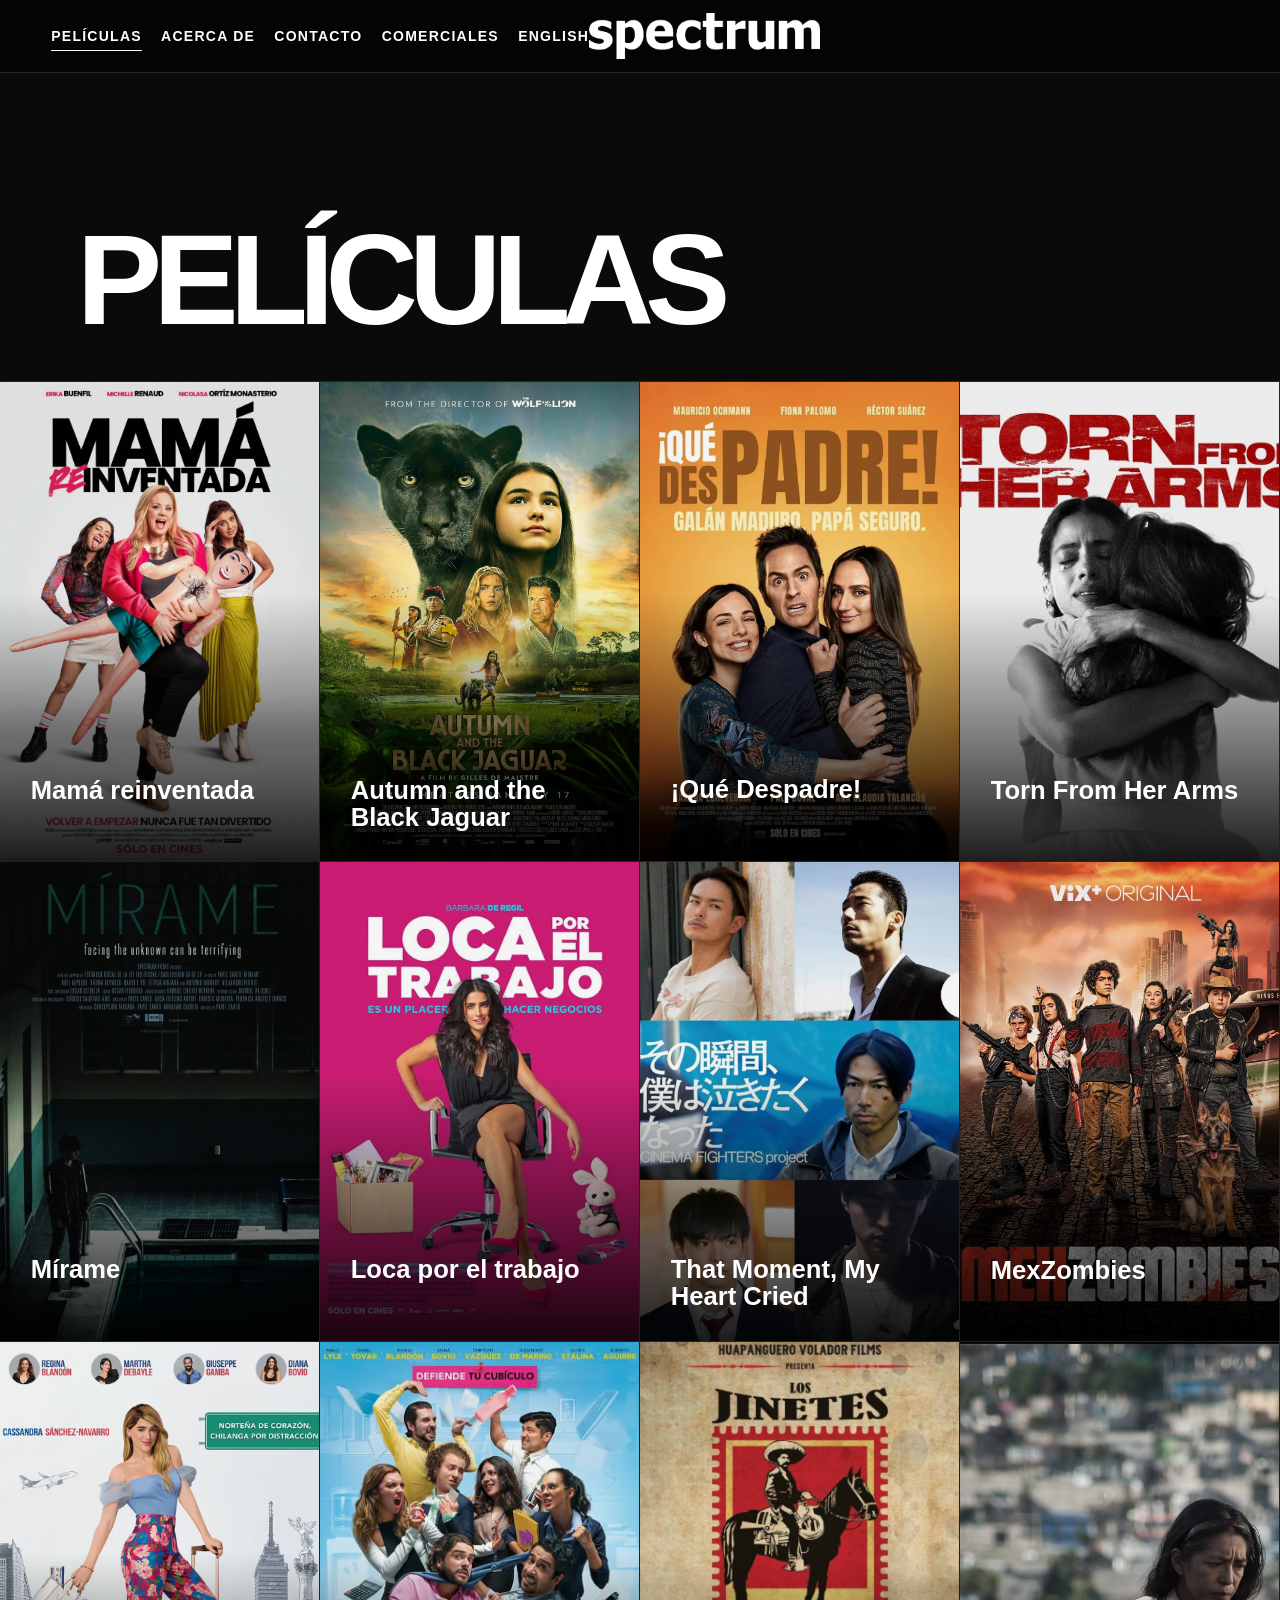
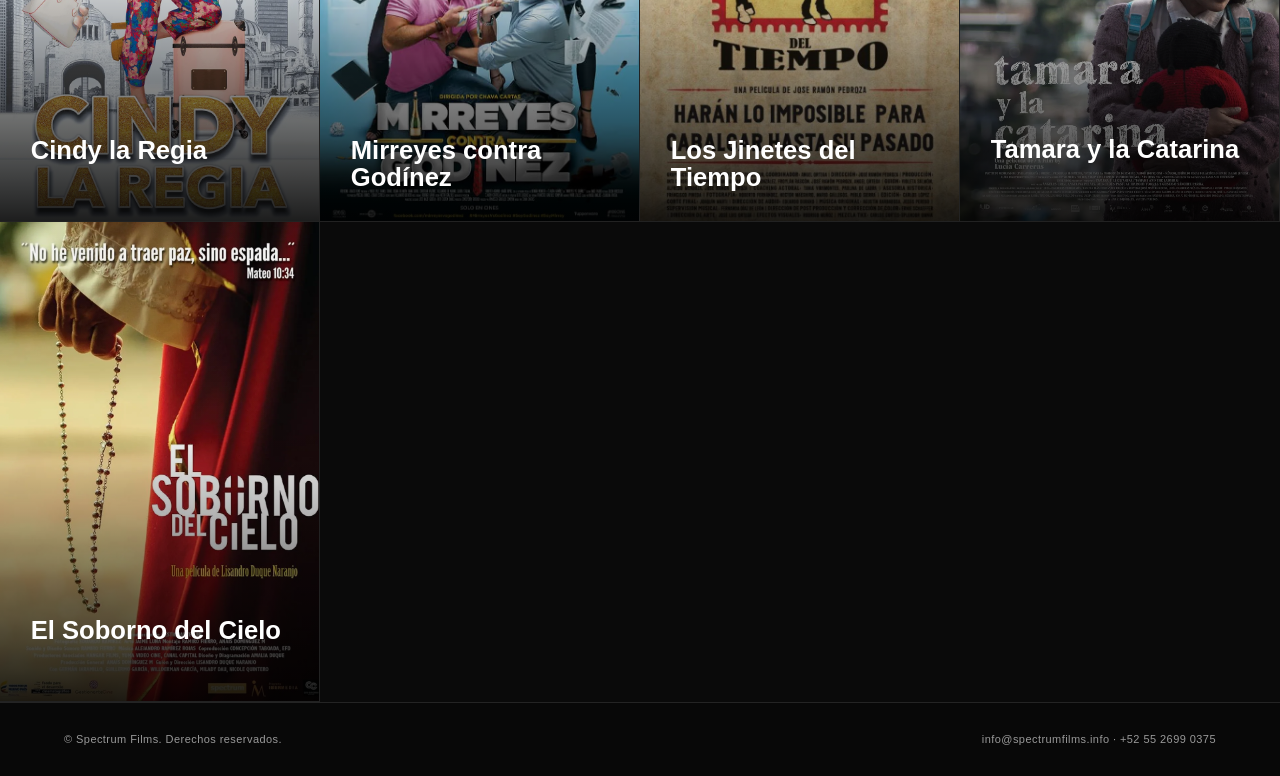
==== peliculas/index.html @ 1158b76a "Add new site structure and functionality for Spectrum Films - Implement JavaScript functionality for" ====
<!doctype html>
<html lang="es-MX">
<head>
  <meta charset="utf-8">
  <meta name="viewport" content="width=device-width, initial-scale=1">
  <meta name="description" content="Películas y producciones de Spectrum Films.">
  <title>Películas | Spectrum Films</title>
  <link rel="icon" href="../assets/images/favicon.png" sizes="32x32">
  <link rel="stylesheet" href="../assets/css/site.css">
</head>
<body class="page-films">
  <a class="skip-link" href="#contenido">Ir al contenido</a>
  <header class="site-header">
    <button class="menu-toggle" type="button" aria-label="Abrir menú" aria-expanded="false"><span></span></button>
    <a class="brand" href="../" aria-label="Spectrum Films, inicio"><img src="../assets/images/logo.png" alt="Spectrum Films"></a>
    <nav aria-label="Navegación principal"><ul class="nav-list">
      <li><a href="./" aria-current="page">Películas</a></li><li><a href="../#acerca">Acerca de</a></li><li><a href="../#contacto">Contacto</a></li><li><a href="https://spectrummexico.co/" target="_blank" rel="noopener">Comerciales</a></li><li><a href="../en/films/" lang="en">English</a></li>
    </ul></nav>
  </header>

  <main class="films-main" id="contenido">
    <header class="films-heading"><h1>Películas</h1></header>
    <section class="film-grid" aria-label="Filmografía">
      <article class="film-card"><img src="../assets/images/posters/mama-reinventada.webp" alt="Cartel de Mamá reinventada" loading="lazy"><div class="film-summary"><h2>Mamá reinventada</h2><div class="film-detail"><p><strong>Directora:</strong> Bonnie Cartas</p><p class="synopsis"><strong>Comedia:</strong> Tras la muerte de su padre, Marina (Michelle Renaud), creadora de contenidos, decide llevar a Patricia, su mamá (Erika Buenfil), a vivir con ella y su roomie. Patricia cree que debe comportarse como la viuda que ahora es. Pero cuando se va a vivir con Marina, se da cuenta de que le quedan muchas cosas por hacer. Madre e hija recorren un camino de reconexión, siguiendo una lista y con un nuevo mundo que explorar.</p><button class="film-play" type="button" data-youtube="Y6clrrvV_YY" data-title="Mamá reinventada — Tráiler oficial"><span class="play-icon"></span>Ver tráiler</button></div></div></article>
      <article class="film-card"><img src="../assets/images/posters/jaguar-autumn.webp" alt="Cartel de Autumn and the Black Jaguar" loading="lazy">
        <div class="film-summary"><h2>Autumn and the Black Jaguar</h2><div class="film-detail"><p><strong>Director:</strong> Gilles de Maistre</p><p><strong>Prod. Co.:</strong> Mediawan (FR)</p><p><strong>Prod. Co. México:</strong> Spectrum Films</p><p class="synopsis">Drama sobre la relación entre una niña y un jaguar salvaje que crecen juntos en la selva del Amazonas. Años después, ella regresa para reencontrarlo.</p><button class="film-play" type="button" data-youtube="Y7wWZsTRr4I" data-title="Autumn and the Black Jaguar — Tráiler oficial"><span class="play-icon"></span>Ver tráiler</button></div></div>
      </article>
      <article class="film-card"><img src="../assets/images/posters/que-despadre.webp" alt="Cartel de ¡Qué Despadre!" loading="lazy"><div class="film-summary"><h2>¡Qué Despadre!</h2><div class="film-detail"><p><strong>Director:</strong> Pitipol Ybarra</p><p><strong>Prod. Co.:</strong> Spectrum Films</p><p class="synopsis">Comedia sobre un cuarentón fiestero que descubre que tiene una hija y que está a punto de convertirse en abuelo.</p><button class="film-play" type="button" data-vimeo="794577033" data-title="¡Qué Despadre!"><span class="play-icon"></span>Ver video</button></div></div></article>
      <article class="film-card"><img src="../assets/images/posters/torn-from-her-arms.webp" alt="Cartel de Torn From Her Arms" loading="lazy"><div class="film-summary"><h2>Torn From Her Arms</h2><div class="film-detail"><p><strong>Director:</strong> Alan Jonsson</p><p><strong>Prod. Co.:</strong> AMPC (US)</p><p><strong>Prod. Co. México:</strong> Spectrum Films</p><p class="synopsis">Una madre y su hija, separadas en la frontera de Estados Unidos, deben encontrar el camino de regreso.</p><button class="film-play" type="button" data-vimeo="794577051" data-title="Torn From Her Arms"><span class="play-icon"></span>Ver video</button></div></div></article>
      <article class="film-card"><img src="../assets/images/posters/mirame.webp" alt="Cartel de Mírame" loading="lazy"><div class="film-summary"><h2>Mírame</h2><div class="film-detail"><p><strong>Director:</strong> Pavel Cantú</p><p><strong>Prod. Co.:</strong> Spectrum Films</p><p class="synopsis">Lalo se muda a una vieja casona y, tras tomar un reloj de su padre, comienza a ser acosado por el fantasma de una joven.</p><button class="film-play" type="button" data-vimeo="808419521" data-title="Mírame"><span class="play-icon"></span>Ver video</button></div></div></article>

      <article class="film-card"><img src="../assets/images/posters/loca-por-el-trabajo.webp" alt="Cartel de Loca por el trabajo" loading="lazy"><div class="film-summary"><h2>Loca por el trabajo</h2><div class="film-detail"><p><strong>Director:</strong> Luis Eduardo Reyes</p><p><strong>Prod. Co.:</strong> Spectrum Films</p><p class="synopsis">Una ejecutiva adicta al trabajo pierde todo y encuentra, gracias a una nueva amistad, un rumbo inesperado para su vida.</p><button class="film-play" type="button" data-vimeo="315797044" data-title="Loca por el trabajo"><span class="play-icon"></span>Ver video</button></div></div></article>
      <article class="film-card"><img src="../assets/images/posters/that-moment.webp" alt="Cartel de That Moment, My Heart Cried" loading="lazy"><div class="film-summary"><h2>That Moment, My Heart Cried</h2><div class="film-detail"><p><strong>Director:</strong> Daishi Matsunaga</p><p><strong>Prod. Co.:</strong> Cinema Fighter (JAP)</p><p><strong>Prod. Co. México:</strong> Spectrum Films</p><p class="synopsis">Una fusión de poesía, música y cine que da nacimiento a una nueva forma de narrar.</p><button class="film-play" type="button" data-vimeo="794577092" data-title="That Moment, My Heart Cried"><span class="play-icon"></span>Ver video</button></div></div></article>
      <article class="film-card"><img src="../assets/images/posters/mexzombies.webp" alt="Cartel de MexZombies" loading="lazy"><div class="film-summary"><h2>MexZombies</h2><div class="film-detail"><p><strong>Director:</strong> Chava Cartas</p><p><strong>Prod. Co.:</strong> Draco Films</p><p><strong>Productora:</strong> C. Taboada</p><p class="synopsis">Un grupo de adolescentes debe enfrentarse a un apocalipsis zombi y ayudar a restablecer el orden.</p><button class="film-play" type="button" data-vimeo="799289360" data-title="MexZombies"><span class="play-icon"></span>Ver video</button></div></div></article>
      <article class="film-card"><img src="../assets/images/posters/cindy-la-regia.webp" alt="Cartel de Cindy la Regia" loading="lazy"><div class="film-summary"><h2>Cindy la Regia</h2><div class="film-detail"><p><strong>Directores:</strong> Catalina Aguilar Mastretta y Santiago Limón</p><p><strong>Prod. Co.:</strong> Draco Films</p><p><strong>Productora:</strong> C. Taboada</p><p class="synopsis">Cindy huye de Monterrey a la Ciudad de México, donde nuevas amistades le muestran otras posibilidades para su vida.</p><button class="film-play" type="button" data-vimeo="808419352" data-title="Cindy la Regia"><span class="play-icon"></span>Ver video</button></div></div></article>

      <article class="film-card"><img src="../assets/images/posters/mirreyes-vs-godinez.webp" alt="Cartel de Mirreyes contra Godínez" loading="lazy"><div class="film-summary"><h2>Mirreyes contra Godínez</h2><div class="film-detail"><p><strong>Director:</strong> Chava Cartas</p><p><strong>Prod. Co.:</strong> Draco Films</p><p><strong>Productora:</strong> C. Taboada</p><p class="synopsis">Genaro ha dedicado su vida a Kuri & Sons. La muerte de su jefe lo confrontará con el hijo que ahora quiere dirigir la empresa.</p><button class="film-play" type="button" data-vimeo="794573719" data-title="Mirreyes contra Godínez"><span class="play-icon"></span>Ver video</button></div></div></article>
      <article class="film-card"><img src="../assets/images/posters/los-jinetes-del-tiempo.webp" alt="Cartel de Los Jinetes del Tiempo" loading="lazy"><div class="film-summary"><h2>Los Jinetes del Tiempo</h2><div class="film-detail"><p><strong>Director:</strong> José Ramón Pedroza</p><p><strong>Prod. Co.:</strong> Huapanguero Volador</p><p><strong>Productora:</strong> C. Taboada</p><p class="synopsis">Documental sobre el viaje de Zapata y Pancho Villa para tomar la Ciudad de México en 1914.</p><button class="film-play" type="button" data-vimeo="808419385" data-title="Los Jinetes del Tiempo"><span class="play-icon"></span>Ver video</button></div></div></article>
      <article class="film-card"><img src="../assets/images/posters/tamara-y-la-catarina.webp" alt="Cartel de Tamara y la Catarina" loading="lazy"><div class="film-summary"><h2>Tamara y la Catarina</h2><div class="film-detail"><p><strong>Prod. Co.:</strong> Underdog</p><p><strong>Co-Prod. Co.:</strong> Spectrum Films</p><p class="synopsis">Tamara y Doña Meche se unen para devolver a una bebé, dando forma a una historia de solidaridad femenina.</p><button class="film-play" type="button" data-vimeo="250518139" data-title="Tamara y la Catarina"><span class="play-icon"></span>Ver video</button></div></div></article>
      <article class="film-card"><img src="../assets/images/posters/el-soborno-del-cielo.webp" alt="Cartel de El Soborno del Cielo" loading="lazy"><div class="film-summary"><h2>El Soborno del Cielo</h2><div class="film-detail"><p><strong>Director:</strong> Lisandro Duque Naranjo</p><p><strong>Prod. Co.:</strong> Spectrum Films</p><p class="synopsis">Un sacerdote se niega a administrar sacramentos hasta que retiren un cuerpo del cementerio; entonces afloran los secretos del pueblo.</p><button class="film-play" type="button" data-vimeo="808419582" data-title="El Soborno del Cielo"><span class="play-icon"></span>Ver video</button></div></div></article>
    </section>
  </main>

  <footer class="site-footer"><span>© Spectrum Films. Derechos reservados.</span><span>info@spectrumfilms.info · +52 55 2699 0375</span></footer>
  <div class="video-modal" role="dialog" aria-modal="true" aria-label="Reproductor de video" aria-hidden="true"><button class="modal-close" type="button" aria-label="Cerrar">×</button><div class="video-frame"></div></div>
  <script src="../assets/js/site.js"></script>
</body>
</html>
---- assets/css/site.css ----
:root {
  --black: #070707;
  --white: #fff;
  --muted: #a9a9a9;
  --line: rgba(255, 255, 255, .24);
  --accent: #fff;
  --header-height: 92px;
}

* { box-sizing: border-box; }

html { scroll-behavior: smooth; }

body {
  margin: 0;
  background: var(--black);
  color: var(--white);
  font-family: Gotham, "Helvetica Neue", Arial, sans-serif;
  -webkit-font-smoothing: antialiased;
}

body.menu-open,
body.modal-open { overflow: hidden; }

a { color: inherit; text-decoration: none; }
img { display: block; max-width: 100%; }
button { font: inherit; }

.site-header {
  position: fixed;
  inset: 0 0 auto;
  z-index: 50;
  height: var(--header-height);
  display: grid;
  grid-template-columns: 1fr auto 1fr;
  align-items: center;
  padding: 0 clamp(22px, 4vw, 72px);
  color: #fff;
  transition: background .35s ease, height .35s ease, box-shadow .35s ease;
}

.site-header::before {
  content: "";
  position: absolute;
  inset: 0;
  z-index: -1;
  background: linear-gradient(to bottom, rgba(0,0,0,.68), transparent);
  pointer-events: none;
}

.site-header.scrolled,
.page-films .site-header {
  height: 72px;
  background: rgba(5,5,5,.94);
  box-shadow: 0 1px rgba(255,255,255,.12);
}

.site-header.scrolled::before,
.page-films .site-header::before { opacity: 0; }

.brand { grid-column: 2; width: clamp(175px, 18vw, 275px); }
.brand img { width: 100%; height: auto; }

.site-header > nav {
  grid-column: 1;
  grid-row: 1;
  justify-self: start;
}

.nav-list {
  grid-column: 1;
  grid-row: 1;
  display: flex;
  align-items: center;
  gap: clamp(14px, 1.5vw, 30px);
  margin: 0;
  padding: 0;
  list-style: none;
  font-size: 14px;
  font-weight: 700;
  letter-spacing: .09em;
  text-transform: uppercase;
}

.nav-list a { position: relative; white-space: nowrap; }
.nav-list a::after {
  content: "";
  position: absolute;
  left: 0;
  right: 100%;
  bottom: -7px;
  height: 1px;
  background: currentColor;
  transition: right .25s ease;
}
.nav-list a:hover::after,
.nav-list a[aria-current="page"]::after { right: 0; }

.menu-toggle {
  display: none;
  grid-column: 1;
  grid-row: 1;
  width: 40px;
  height: 40px;
  padding: 9px 6px;
  border: 0;
  color: #fff;
  background: transparent;
  cursor: pointer;
}
.menu-toggle span,
.menu-toggle::before,
.menu-toggle::after {
  content: "";
  display: block;
  width: 100%;
  height: 2px;
  margin: 6px 0;
  background: currentColor;
  transition: transform .25s ease, opacity .25s ease;
}
.menu-open .menu-toggle span { opacity: 0; }
.menu-open .menu-toggle::before { transform: translateY(8px) rotate(45deg); }
.menu-open .menu-toggle::after { transform: translateY(-8px) rotate(-45deg); }

.hero {
  position: relative;
  height: 100svh;
  min-height: 620px;
  overflow: hidden;
  background: #000;
}

.hero-slide {
  position: absolute;
  inset: 0;
  opacity: 0;
  visibility: hidden;
  transition: opacity 1s ease, visibility 1s ease;
}
.hero-slide.is-active { opacity: 1; visibility: visible; }
.hero-slide::after {
  content: "";
  position: absolute;
  inset: 0;
  background: linear-gradient(90deg, rgba(0,0,0,.46), rgba(0,0,0,.04) 65%),
              linear-gradient(to top, rgba(0,0,0,.5), transparent 42%);
}
.hero-slide img { width: 100%; height: 100%; object-fit: cover; }
.hero-copy {
  position: absolute;
  z-index: 2;
  left: clamp(24px, 8vw, 145px);
  bottom: clamp(90px, 14vh, 155px);
  max-width: 640px;
}
.hero-kicker {
  margin: 0 0 8px;
  font-size: 12px;
  font-weight: 700;
  letter-spacing: .22em;
  text-transform: uppercase;
}
.hero h1 {
  margin: 0 0 24px;
  color: #fff;
  font-size: clamp(42px, 6.4vw, 92px);
  line-height: .94;
  letter-spacing: -.045em;
}
.play-link,
.film-play {
  display: inline-flex;
  align-items: center;
  gap: 11px;
  border: 1px solid rgba(255,255,255,.8);
  border-radius: 999px;
  padding: 12px 21px;
  color: #fff;
  background: rgba(0,0,0,.12);
  font-size: 12px;
  font-weight: 700;
  letter-spacing: .1em;
  text-transform: uppercase;
  cursor: pointer;
  transition: color .25s ease, background .25s ease;
}
.play-link:hover,
.film-play:hover { color: #000; background: #fff; }
.play-icon { width: 0; height: 0; border-top: 6px solid transparent; border-bottom: 6px solid transparent; border-left: 9px solid currentColor; }

.carousel-control {
  position: absolute;
  z-index: 4;
  top: 50%;
  width: 48px;
  height: 70px;
  border: 0;
  color: #fff;
  background: transparent;
  font-size: 35px;
  font-weight: 200;
  cursor: pointer;
  transform: translateY(-50%);
  opacity: .75;
}
.carousel-control:hover { opacity: 1; }
.carousel-control.prev { left: clamp(5px, 2vw, 32px); }
.carousel-control.next { right: clamp(5px, 2vw, 32px); }
.carousel-dots {
  position: absolute;
  z-index: 4;
  left: 50%;
  bottom: 30px;
  display: flex;
  gap: 10px;
  transform: translateX(-50%);
}
.carousel-dot {
  width: 8px;
  height: 8px;
  padding: 0;
  border: 1px solid #fff;
  border-radius: 50%;
  background: transparent;
  cursor: pointer;
}
.carousel-dot.is-active { background: #fff; }
.scroll-cue {
  position: absolute;
  z-index: 4;
  right: clamp(22px, 4vw, 72px);
  bottom: 28px;
  font-size: 10px;
  font-weight: 700;
  letter-spacing: .18em;
  text-transform: uppercase;
}

.about {
  display: grid;
  grid-template-columns: minmax(0, 1fr) minmax(0, 1fr);
  min-height: 760px;
  background: #0a0a0a;
}
.about-photo { min-height: 650px; }
.about-photo img { width: 100%; height: 100%; object-fit: cover; }
.about-copy {
  display: flex;
  flex-direction: column;
  justify-content: center;
  padding: clamp(55px, 8vw, 135px);
}
.section-label {
  margin: 0 0 35px;
  font-size: clamp(34px, 4vw, 64px);
  line-height: 1;
  letter-spacing: -.035em;
}
.about-copy p {
  margin: 0 0 1.35em;
  color: #d5d5d5;
  font-size: clamp(14px, 1.05vw, 17px);
  line-height: 1.75;
}
.about-copy h3 {
  margin: 26px 0 12px;
  font-size: 13px;
  letter-spacing: .16em;
}

.contact {
  display: grid;
  grid-template-columns: 1fr 1fr;
  padding: clamp(70px, 9vw, 150px) clamp(28px, 10vw, 180px);
  color: #111;
  background: #f3f3f1;
}
.contact h2 { margin: 0; font-size: clamp(45px, 7vw, 100px); line-height: .9; letter-spacing: -.06em; }
.contact-details { align-self: center; font-size: 16px; line-height: 1.9; }
.contact-details p { margin: 0 0 24px; }
.contact-details a { border-bottom: 1px solid #222; }
.socials { display: flex; gap: 14px; margin-top: 24px; }
.socials a { border: 0; }
.socials img { width: 38px; height: 38px; filter: invert(1); }

.site-footer {
  display: flex;
  justify-content: space-between;
  gap: 30px;
  padding: 28px clamp(24px, 5vw, 82px);
  border-top: 1px solid #242424;
  color: #999;
  background: #080808;
  font-size: 11px;
  line-height: 1.5;
  letter-spacing: .04em;
}

.films-main { min-height: 100vh; padding-top: 72px; background: #0a0a0a; }
.films-heading {
  display: flex;
  align-items: end;
  min-height: 310px;
  padding: 90px clamp(25px, 6vw, 100px) 50px;
  border-bottom: 1px solid #262626;
}
.films-heading h1 { margin: 0; font-size: clamp(55px, 10vw, 150px); line-height: .8; letter-spacing: -.07em; text-transform: uppercase; }
.film-grid { display: grid; grid-template-columns: repeat(4, minmax(0, 1fr)); }
.film-card {
  position: relative;
  min-height: 480px;
  overflow: hidden;
  border-right: 1px solid #222;
  border-bottom: 1px solid #222;
  background: #151515;
}
.film-card > img { width: 100%; height: 100%; object-fit: cover; transition: transform .65s ease, opacity .35s ease; }
.film-card::after {
  content: "";
  position: absolute;
  inset: 0;
  background: linear-gradient(to top, rgba(0,0,0,.88), rgba(0,0,0,.04) 56%);
  transition: background .35s ease;
}
.film-card.no-image {
  background: radial-gradient(circle at 72% 22%, #485343, #151713 42%, #090909 76%);
}
.film-card.no-image:nth-of-type(7) {
  background: radial-gradient(circle at 25% 25%, #622c31, #1a1113 44%, #090909 78%);
}
.film-card.no-image::before {
  content: attr(data-title);
  position: absolute;
  inset: 0;
  display: grid;
  place-items: center;
  padding: 30px;
  max-width: 100%;
  color: rgba(255,255,255,.14);
  font-size: clamp(35px, 4vw, 70px);
  font-weight: 800;
  line-height: .9;
  text-align: center;
  text-transform: uppercase;
  overflow-wrap: anywhere;
}
.film-summary {
  position: absolute;
  z-index: 2;
  inset: auto 0 0;
  padding: clamp(22px, 2.4vw, 42px);
  transform: translateY(calc(100% - 115px));
  transition: transform .45s cubic-bezier(.2,.7,.2,1);
}
.film-summary h2 { margin: 0 0 20px; color: #fff; font-size: clamp(22px, 2vw, 34px); line-height: 1.05; }
.film-detail { opacity: 0; transition: opacity .25s ease; }
.film-detail p { margin: 0 0 8px; color: #ddd; font-size: 13px; line-height: 1.48; }
.film-detail p.synopsis { margin-top: 16px; }
.film-play { margin-top: 18px; padding: 9px 17px; }
.film-card:hover > img { transform: scale(1.045); opacity: .36; }
.film-card:hover::after { background: rgba(0,0,0,.58); }
.film-card:hover .film-summary { transform: translateY(0); }
.film-card:hover .film-detail { opacity: 1; transition-delay: .12s; }

.video-modal {
  position: fixed;
  inset: 0;
  z-index: 100;
  display: none;
  align-items: center;
  justify-content: center;
  padding: 70px clamp(18px, 5vw, 80px);
  background: rgba(0,0,0,.94);
}
.video-modal.is-open { display: flex; }
.video-frame { width: min(1200px, 100%); aspect-ratio: 16 / 9; }
.video-frame iframe { width: 100%; height: 100%; border: 0; }
.modal-close {
  position: absolute;
  top: 18px;
  right: 25px;
  width: 46px;
  height: 46px;
  border: 0;
  color: #fff;
  background: transparent;
  font-size: 38px;
  line-height: 1;
  cursor: pointer;
}

.skip-link { position: fixed; z-index: 200; left: 12px; top: -100px; padding: 10px 14px; color: #000; background: #fff; }
.skip-link:focus { top: 12px; }

@media (max-width: 1180px) {
  .site-header { grid-template-columns: 50px 1fr 50px; }
  .brand { width: 205px; }
  .menu-toggle { display: block; }
  .site-header > nav { position: static; }
  .nav-list {
    position: fixed;
    inset: 0;
    z-index: -2;
    display: flex;
    flex-direction: column;
    justify-content: center;
    align-items: center;
    gap: 27px;
    padding: 100px 25px 40px;
    background: rgba(0,0,0,.97);
    font-size: 20px;
    opacity: 0;
    visibility: hidden;
    transition: opacity .3s ease, visibility .3s ease;
  }
  .menu-open .nav-list { opacity: 1; visibility: visible; }
  .nav-list a::after { bottom: -5px; }
  .film-grid { grid-template-columns: repeat(2, minmax(0, 1fr)); }
  .film-card { min-height: 72vw; }
}

@media (max-width: 760px) {
  :root { --header-height: 72px; }
  .brand { width: 175px; }
  .hero { min-height: 560px; }
  .hero-slide::after { background: linear-gradient(to top, rgba(0,0,0,.78), transparent 70%); }
  .hero-copy { left: 25px; right: 25px; bottom: 95px; }
  .hero h1 { max-width: 86%; }
  .carousel-control { display: none; }
  .scroll-cue { display: none; }
  .about { grid-template-columns: 1fr; }
  .about-photo { min-height: 70vh; }
  .about-copy { padding: 60px 28px 72px; }
  .contact { grid-template-columns: 1fr; gap: 50px; padding: 75px 28px; }
  .site-footer { flex-direction: column; }
  .films-heading { min-height: 230px; padding-bottom: 34px; }
  .film-grid { grid-template-columns: 1fr; }
  .film-card { min-height: 145vw; }
  .film-summary { transform: translateY(calc(100% - 100px)); }
}

@media (hover: none) {
  .film-card::after { background: linear-gradient(to top, rgba(0,0,0,.9), rgba(0,0,0,.1) 65%); }
  .film-summary { transform: none; }
  .film-detail { opacity: 1; }
}

@media (prefers-reduced-motion: reduce) {
  html { scroll-behavior: auto; }
  *, *::before, *::after { scroll-behavior: auto !important; transition-duration: .01ms !important; animation-duration: .01ms !important; }
}
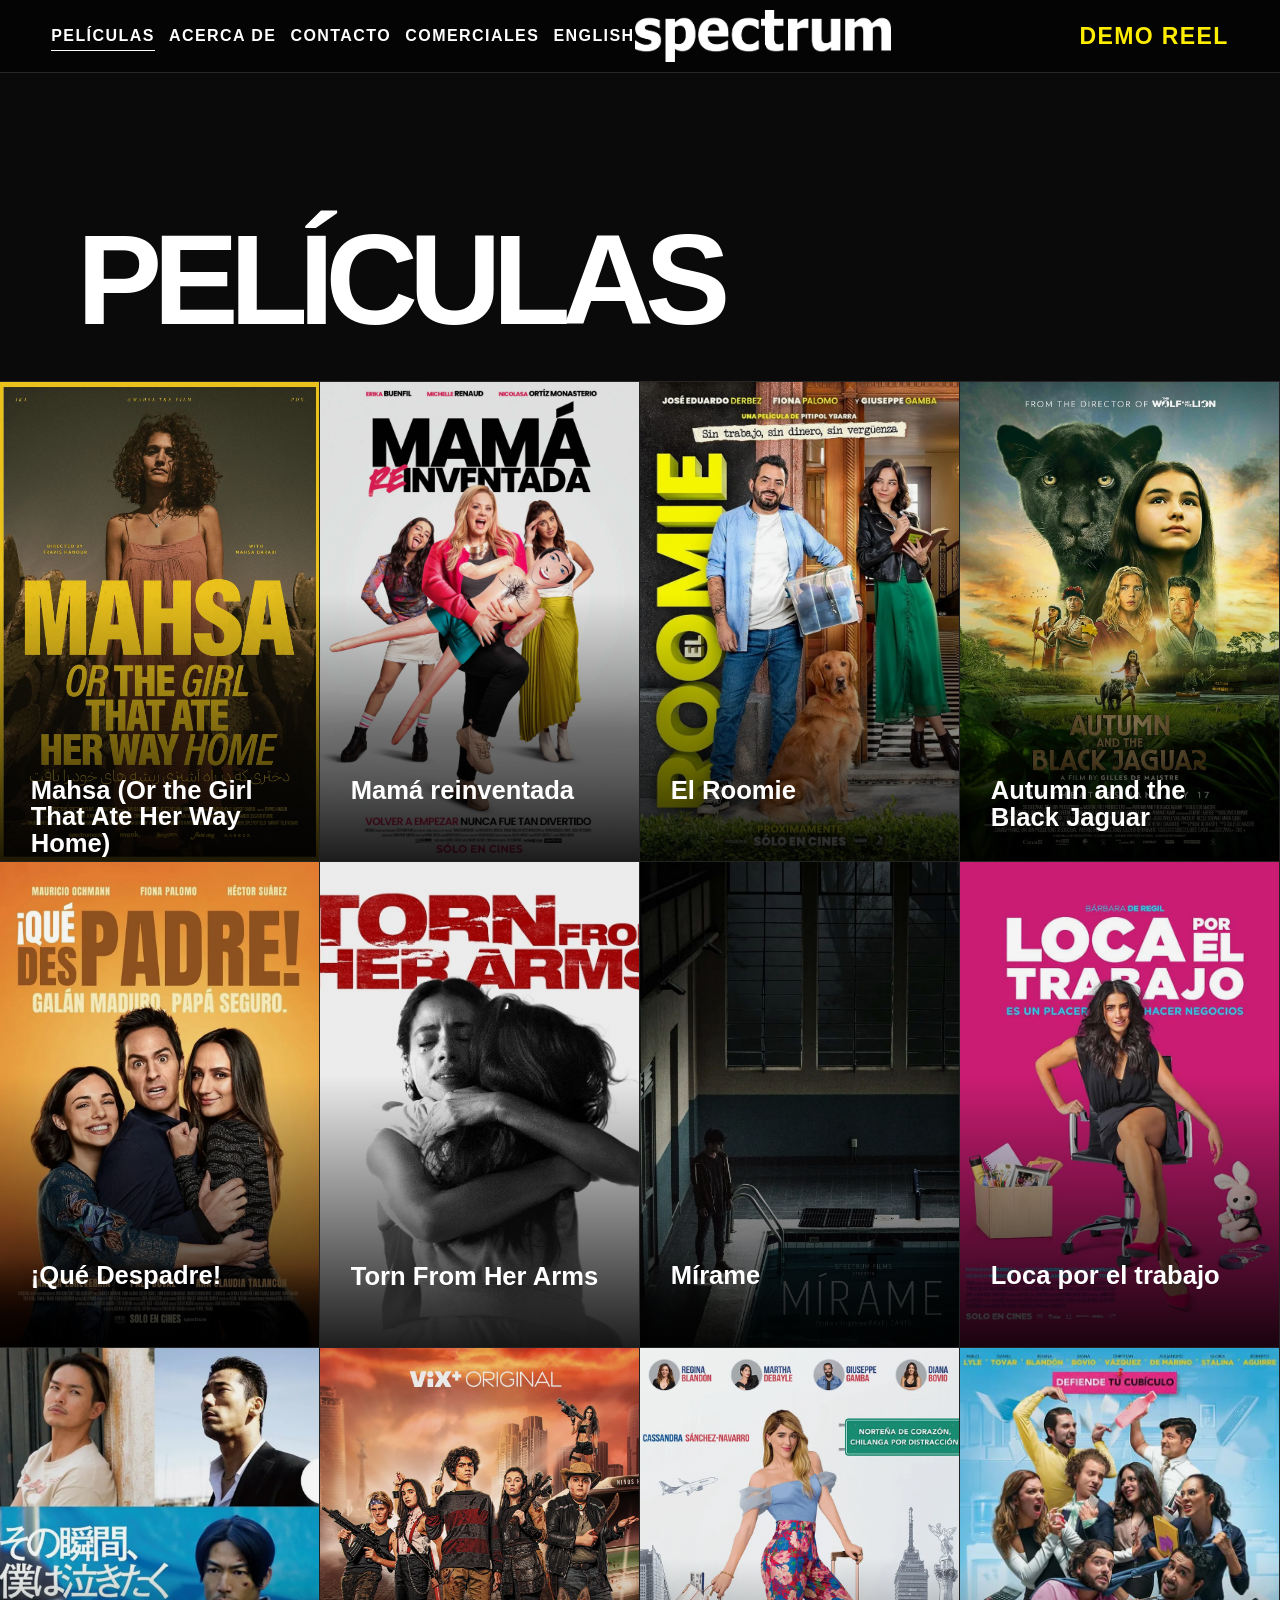
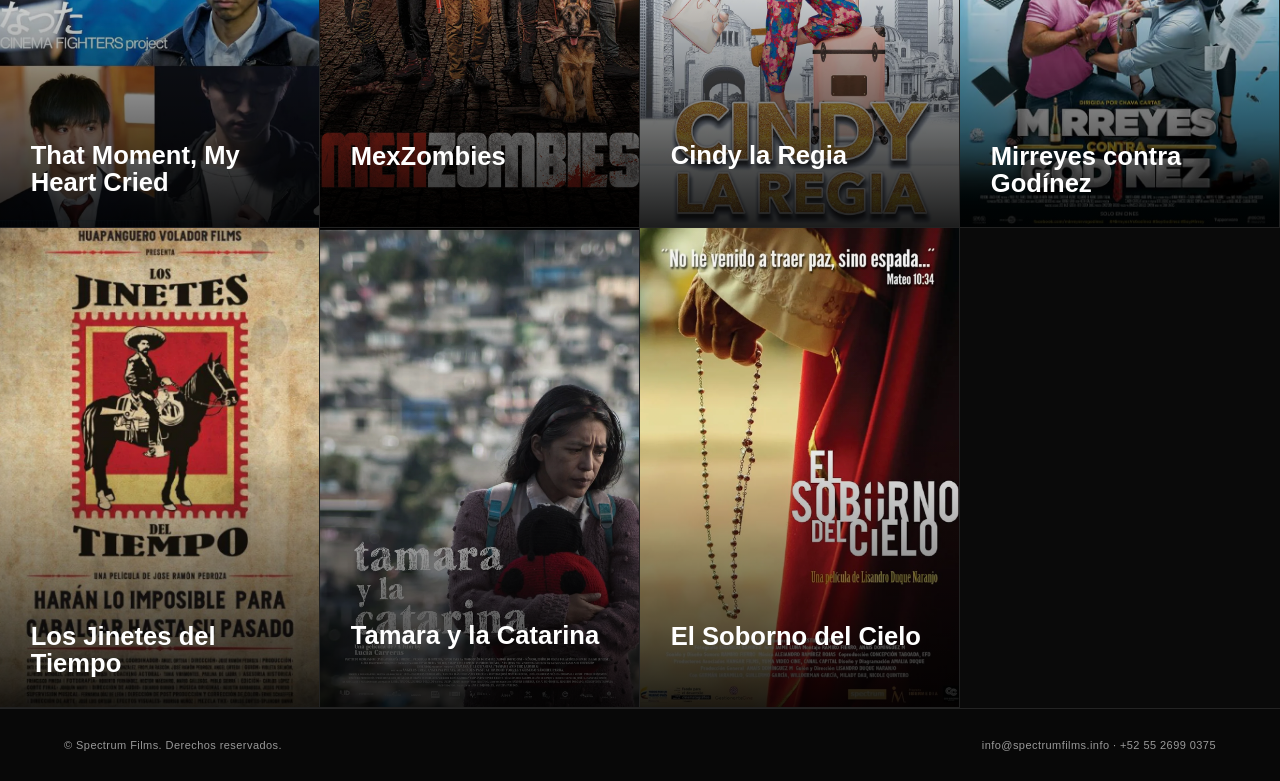
==== commit ece43658: "Refactor code structure and remove redundant code blocks for improved readability and maintainabilit" ====
--- a/peliculas/index.html
+++ b/peliculas/index.html
@@ -5,23 +5,26 @@
   <meta name="viewport" content="width=device-width, initial-scale=1">
   <meta name="description" content="Películas y producciones de Spectrum Films.">
   <title>Películas | Spectrum Films</title>
-  <link rel="icon" href="../assets/images/favicon.png" sizes="32x32">
+  <link rel="icon" href="../assets/images/favicon.webp" sizes="32x32">
   <link rel="stylesheet" href="../assets/css/site.css">
 </head>
 <body class="page-films">
   <a class="skip-link" href="#contenido">Ir al contenido</a>
   <header class="site-header">
     <button class="menu-toggle" type="button" aria-label="Abrir menú" aria-expanded="false"><span></span></button>
-    <a class="brand" href="../" aria-label="Spectrum Films, inicio"><img src="../assets/images/logo.png" alt="Spectrum Films"></a>
+    <a class="brand" href="../" aria-label="Spectrum Films, inicio"><img src="../assets/images/logo.webp" alt="Spectrum Films"></a>
     <nav aria-label="Navegación principal"><ul class="nav-list">
       <li><a href="./" aria-current="page">Películas</a></li><li><a href="../#acerca">Acerca de</a></li><li><a href="../#contacto">Contacto</a></li><li><a href="https://spectrummexico.co/" target="_blank" rel="noopener">Comerciales</a></li><li><a href="../en/films/" lang="en">English</a></li>
     </ul></nav>
+    <a class="demo-reel" href="https://vimeo.com/reviews/0412dd1a-dcbc-4515-b9d0-47e93c6a137a/videos/1218151594" target="_blank" rel="noopener" aria-label="Ver Demo Reel en Vimeo">Demo Reel</a>
   </header>
 
   <main class="films-main" id="contenido">
     <header class="films-heading"><h1>Películas</h1></header>
     <section class="film-grid" aria-label="Filmografía">
+      <article class="film-card"><img src="../assets/images/posters/mahsa.webp" alt="Cartel de Mahsa (Or the Girl That Ate Her Way Home)" loading="lazy"><div class="film-summary"><h2>Mahsa (Or the Girl That Ate Her Way Home)</h2><div class="film-detail"><p><strong>Director:</strong> Travis Hanour</p><p class="synopsis"><strong>Documental:</strong> Mahsa Darabi se embarca en un viaje para encontrar el camino de regreso a sus raíces iraníes a través del lenguaje común de la comida.</p><button class="film-play" type="button" data-vimeo="1081829617" data-title="Mahsa (Or the Girl That Ate Her Way Home) — Tráiler"><span class="play-icon"></span>Ver tráiler</button></div></div></article>
       <article class="film-card"><img src="../assets/images/posters/mama-reinventada.webp" alt="Cartel de Mamá reinventada" loading="lazy"><div class="film-summary"><h2>Mamá reinventada</h2><div class="film-detail"><p><strong>Directora:</strong> Bonnie Cartas</p><p class="synopsis"><strong>Comedia:</strong> Tras la muerte de su padre, Marina (Michelle Renaud), creadora de contenidos, decide llevar a Patricia, su mamá (Erika Buenfil), a vivir con ella y su roomie. Patricia cree que debe comportarse como la viuda que ahora es. Pero cuando se va a vivir con Marina, se da cuenta de que le quedan muchas cosas por hacer. Madre e hija recorren un camino de reconexión, siguiendo una lista y con un nuevo mundo que explorar.</p><button class="film-play" type="button" data-youtube="Y6clrrvV_YY" data-title="Mamá reinventada — Tráiler oficial"><span class="play-icon"></span>Ver tráiler</button></div></div></article>
+      <article class="film-card"><img src="../assets/images/posters/el_roomie_poster.webp" alt="Cartel de El Roomie" loading="lazy"><div class="film-summary"><h2>El Roomie</h2><div class="film-detail"><p><strong>Director:</strong> Pitipol Ybarra</p><p class="synopsis"><strong>Comedia:</strong> Vivi es una joven escritora que necesita un compañero de departamento para pagar la renta. Acepta a Roy, un tipo acostumbrado a vivir sin pagar jamás y, aunque Vivi se da cuenta de ello, lo admite porque él la inspira profesionalmente.</p><button class="film-play" type="button" data-youtube="b0veOYvkKOk" data-title="El Roomie — Tráiler oficial"><span class="play-icon"></span>Ver tráiler</button></div></div></article>
       <article class="film-card"><img src="../assets/images/posters/jaguar-autumn.webp" alt="Cartel de Autumn and the Black Jaguar" loading="lazy">
         <div class="film-summary"><h2>Autumn and the Black Jaguar</h2><div class="film-detail"><p><strong>Director:</strong> Gilles de Maistre</p><p><strong>Prod. Co.:</strong> Mediawan (FR)</p><p><strong>Prod. Co. México:</strong> Spectrum Films</p><p class="synopsis">Drama sobre la relación entre una niña y un jaguar salvaje que crecen juntos en la selva del Amazonas. Años después, ella regresa para reencontrarlo.</p><button class="film-play" type="button" data-youtube="Y7wWZsTRr4I" data-title="Autumn and the Black Jaguar — Tráiler oficial"><span class="play-icon"></span>Ver tráiler</button></div></div>
       </article>
--- a/assets/css/site.css
+++ b/assets/css/site.css
@@ -58,7 +58,7 @@
 .site-header.scrolled::before,
 .page-films .site-header::before { opacity: 0; }
 
-.brand { grid-column: 2; width: clamp(175px, 18vw, 275px); }
+.brand { grid-column: 2; width: clamp(210px, 20vw, 320px); }
 .brand img { width: 100%; height: auto; }
 
 .site-header > nav {
@@ -72,11 +72,11 @@
   grid-row: 1;
   display: flex;
   align-items: center;
-  gap: clamp(14px, 1.5vw, 30px);
+  gap: clamp(12px, 1.1vw, 22px);
   margin: 0;
   padding: 0;
   list-style: none;
-  font-size: 14px;
+  font-size: 16px;
   font-weight: 700;
   letter-spacing: .09em;
   text-transform: uppercase;
@@ -95,6 +95,20 @@
 }
 .nav-list a:hover::after,
 .nav-list a[aria-current="page"]::after { right: 0; }
+
+.demo-reel {
+  grid-column: 3;
+  grid-row: 1;
+  justify-self: end;
+  color: #ffed00;
+  font-size: clamp(22px, 1.8vw, 30px);
+  font-weight: 700;
+  letter-spacing: .06em;
+  text-transform: uppercase;
+  white-space: nowrap;
+  transition: opacity .2s ease;
+}
+.demo-reel:hover { opacity: .72; }
 
 .menu-toggle {
   display: none;
@@ -239,7 +253,7 @@
 
 .about {
   display: grid;
-  grid-template-columns: minmax(0, 1fr) minmax(0, 1fr);
+  grid-template-columns: minmax(0, 2fr) minmax(0, 3fr);
   min-height: 760px;
   background: #0a0a0a;
 }
@@ -249,23 +263,23 @@
   display: flex;
   flex-direction: column;
   justify-content: center;
-  padding: clamp(55px, 8vw, 135px);
+  padding: clamp(50px, 6vw, 100px);
 }
 .section-label {
   margin: 0 0 35px;
-  font-size: clamp(34px, 4vw, 64px);
+  font-size: clamp(42px, 4.5vw, 72px);
   line-height: 1;
   letter-spacing: -.035em;
 }
 .about-copy p {
   margin: 0 0 1.35em;
   color: #d5d5d5;
-  font-size: clamp(14px, 1.05vw, 17px);
-  line-height: 1.75;
+  font-size: clamp(18px, 1.2vw, 21px);
+  line-height: 1.65;
 }
 .about-copy h3 {
   margin: 26px 0 12px;
-  font-size: 13px;
+  font-size: 15px;
   letter-spacing: .16em;
 }
 
@@ -395,7 +409,8 @@
 
 @media (max-width: 1180px) {
   .site-header { grid-template-columns: 50px 1fr 50px; }
-  .brand { width: 205px; }
+  .brand { width: 230px; }
+  .demo-reel { font-size: 18px; }
   .menu-toggle { display: block; }
   .site-header > nav { position: static; }
   .nav-list {
@@ -422,7 +437,8 @@
 
 @media (max-width: 760px) {
   :root { --header-height: 72px; }
-  .brand { width: 175px; }
+  .brand { width: 195px; }
+  .demo-reel { font-size: 12px; letter-spacing: 0; }
   .hero { min-height: 560px; }
   .hero-slide::after { background: linear-gradient(to top, rgba(0,0,0,.78), transparent 70%); }
   .hero-copy { left: 25px; right: 25px; bottom: 95px; }
@@ -430,7 +446,7 @@
   .carousel-control { display: none; }
   .scroll-cue { display: none; }
   .about { grid-template-columns: 1fr; }
-  .about-photo { min-height: 70vh; }
+  .about-photo { min-height: min(480px, 60vh); }
   .about-copy { padding: 60px 28px 72px; }
   .contact { grid-template-columns: 1fr; gap: 50px; padding: 75px 28px; }
   .site-footer { flex-direction: column; }
@@ -440,6 +456,11 @@
   .film-summary { transform: translateY(calc(100% - 100px)); }
 }
 
+@media (max-width: 360px) {
+  .brand { width: 165px; }
+  .demo-reel { font-size: 10px; }
+}
+
 @media (hover: none) {
   .film-card::after { background: linear-gradient(to top, rgba(0,0,0,.9), rgba(0,0,0,.1) 65%); }
   .film-summary { transform: none; }
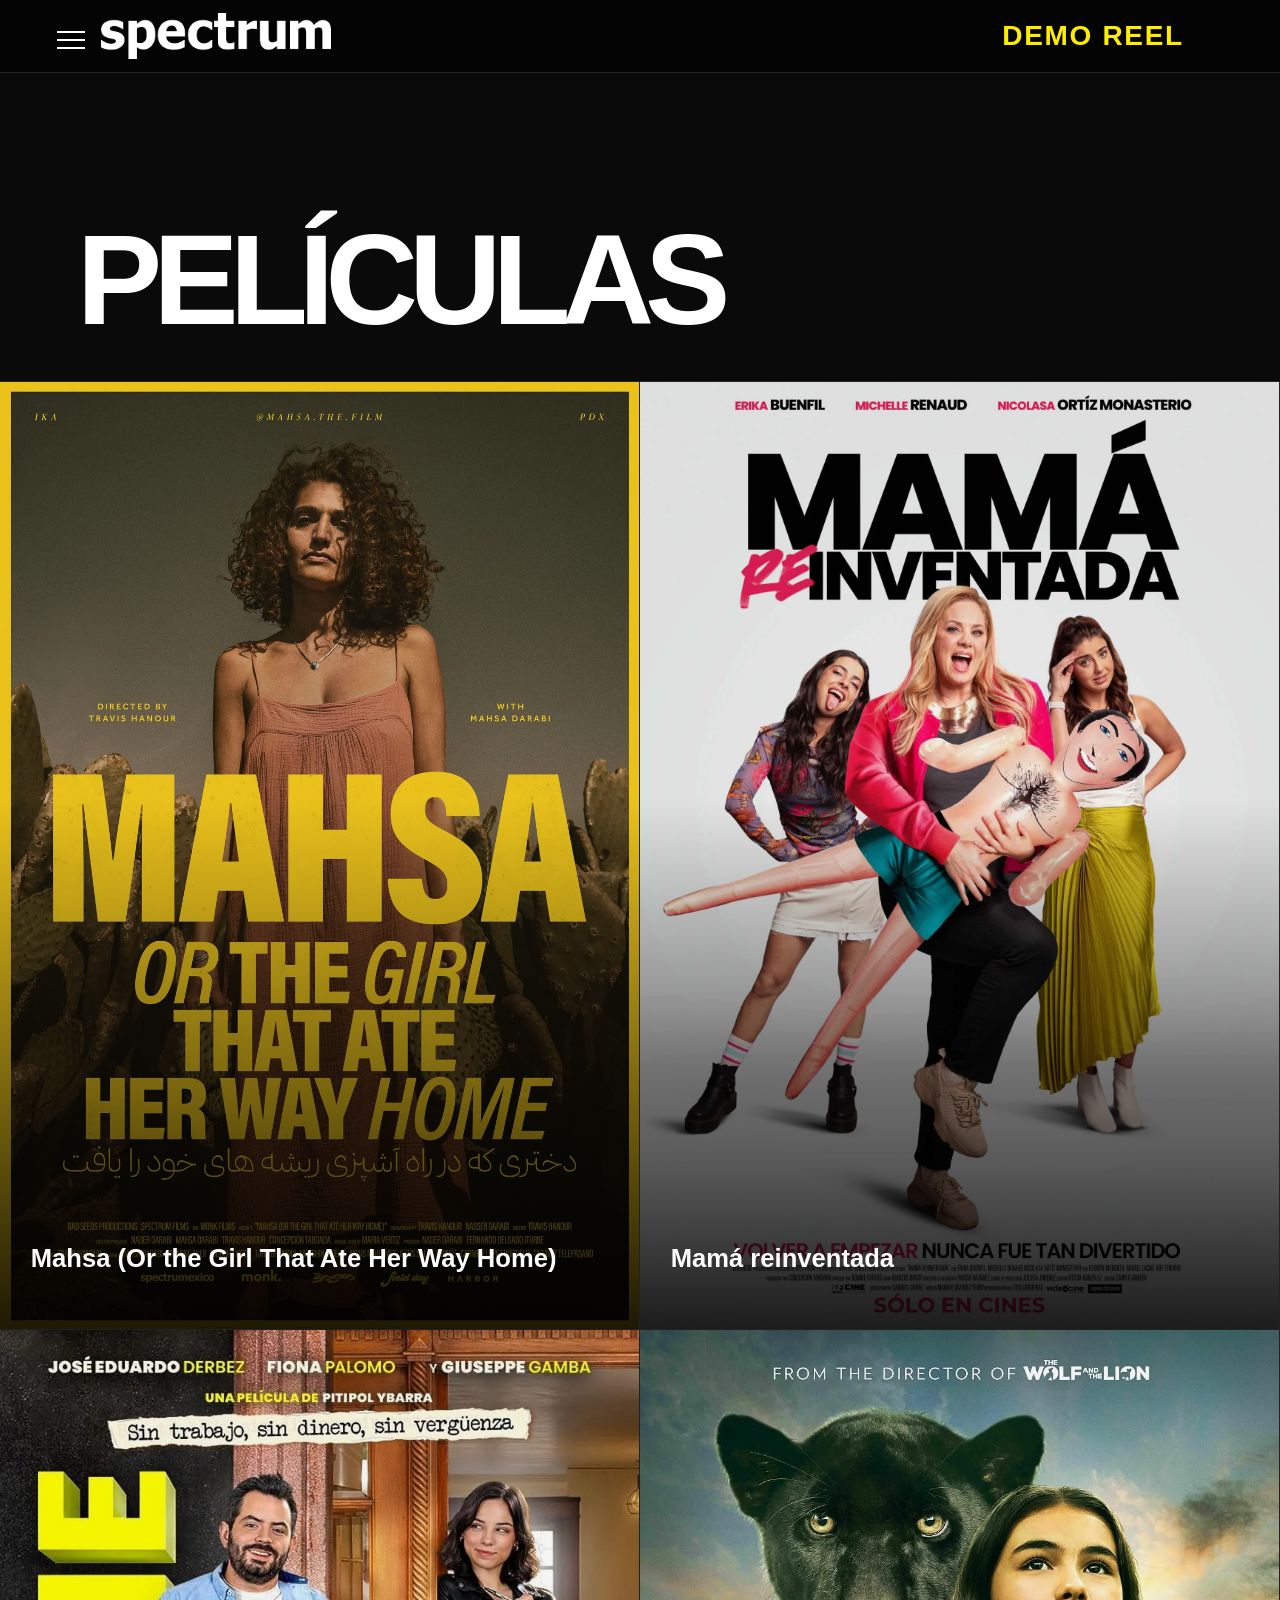
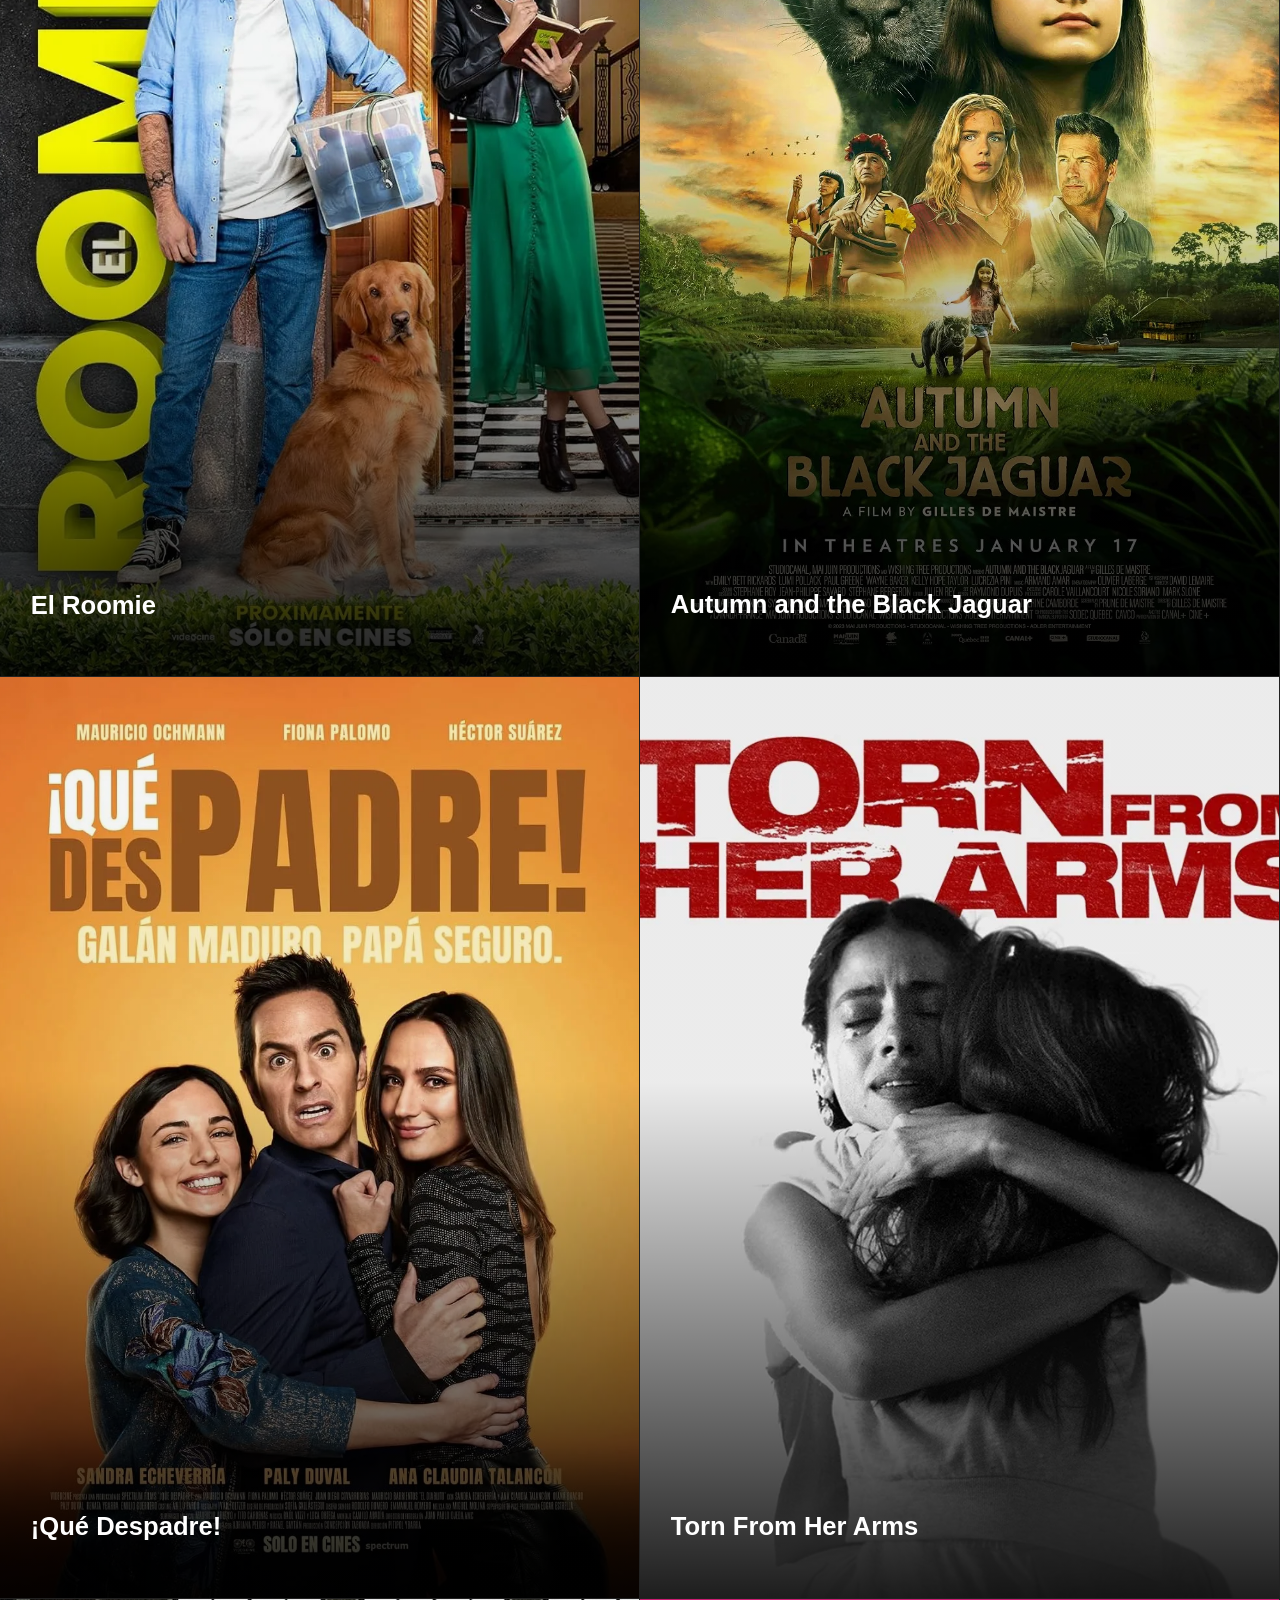
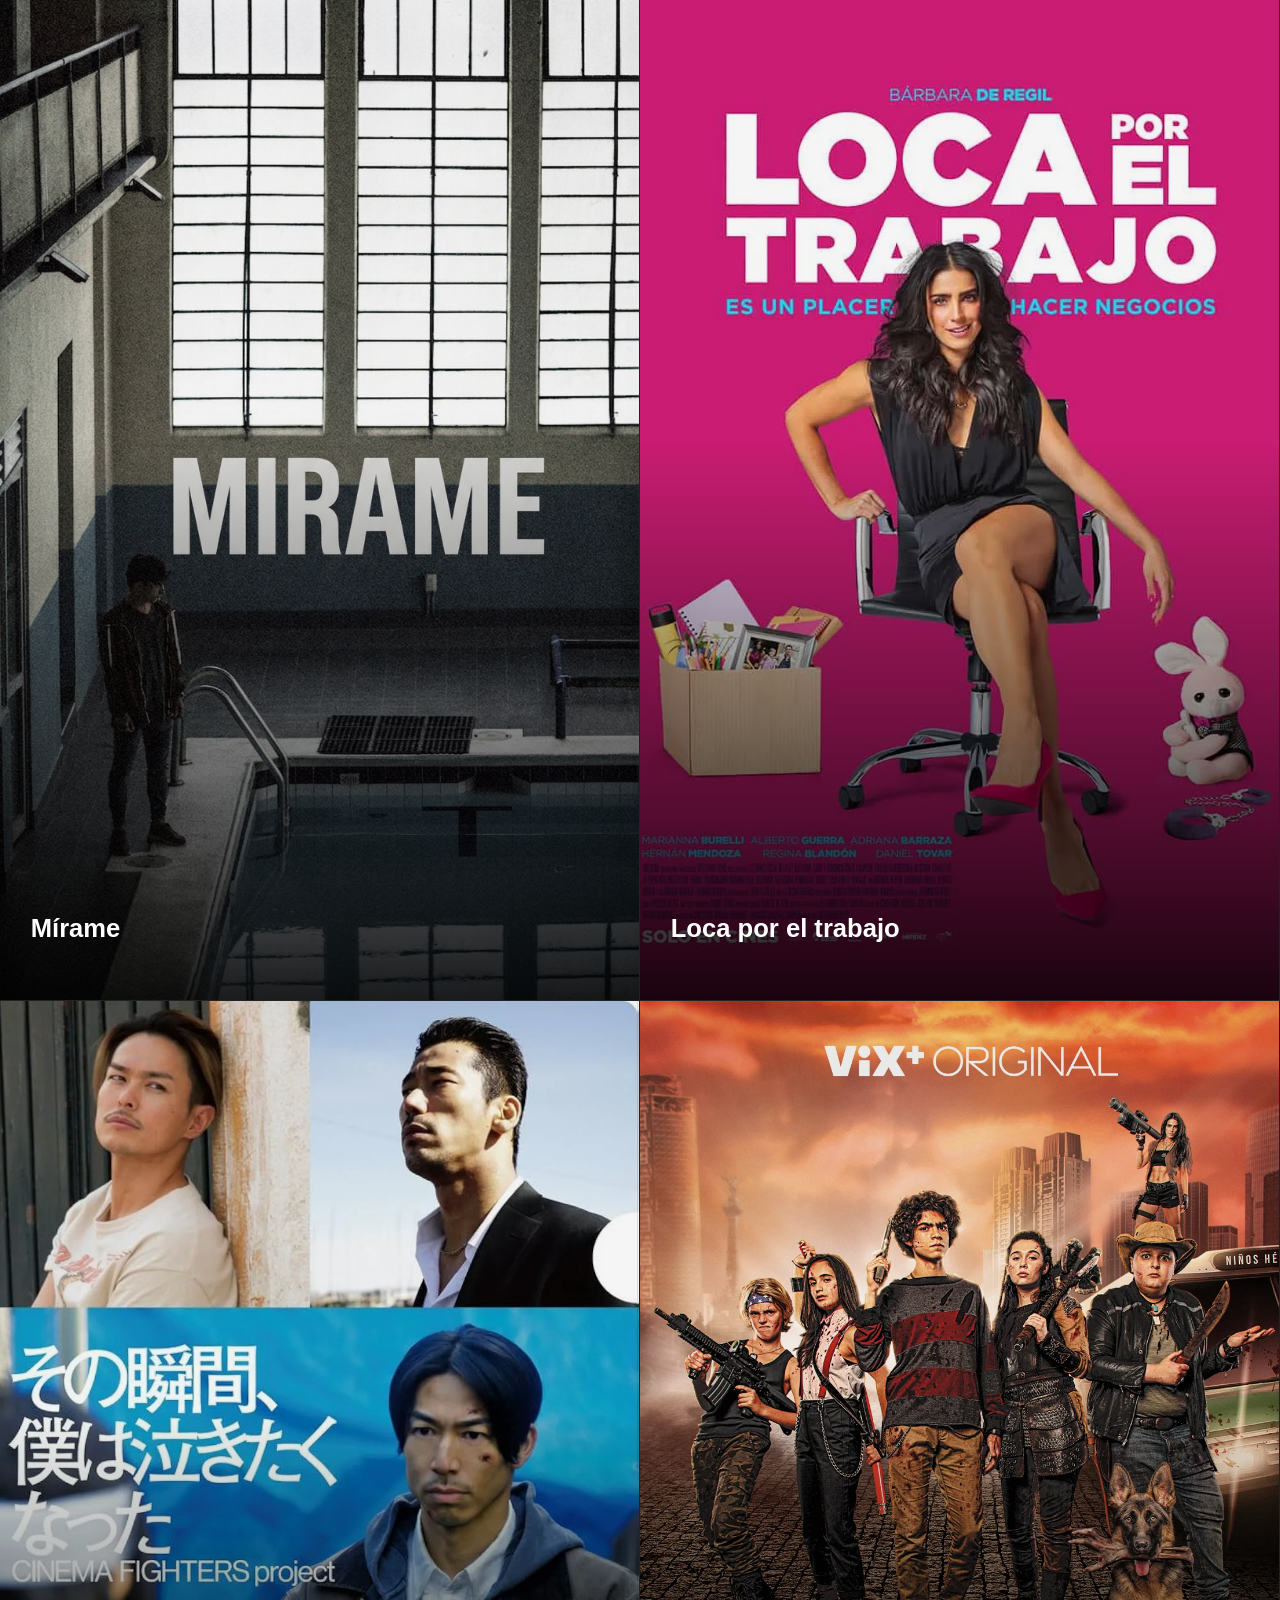
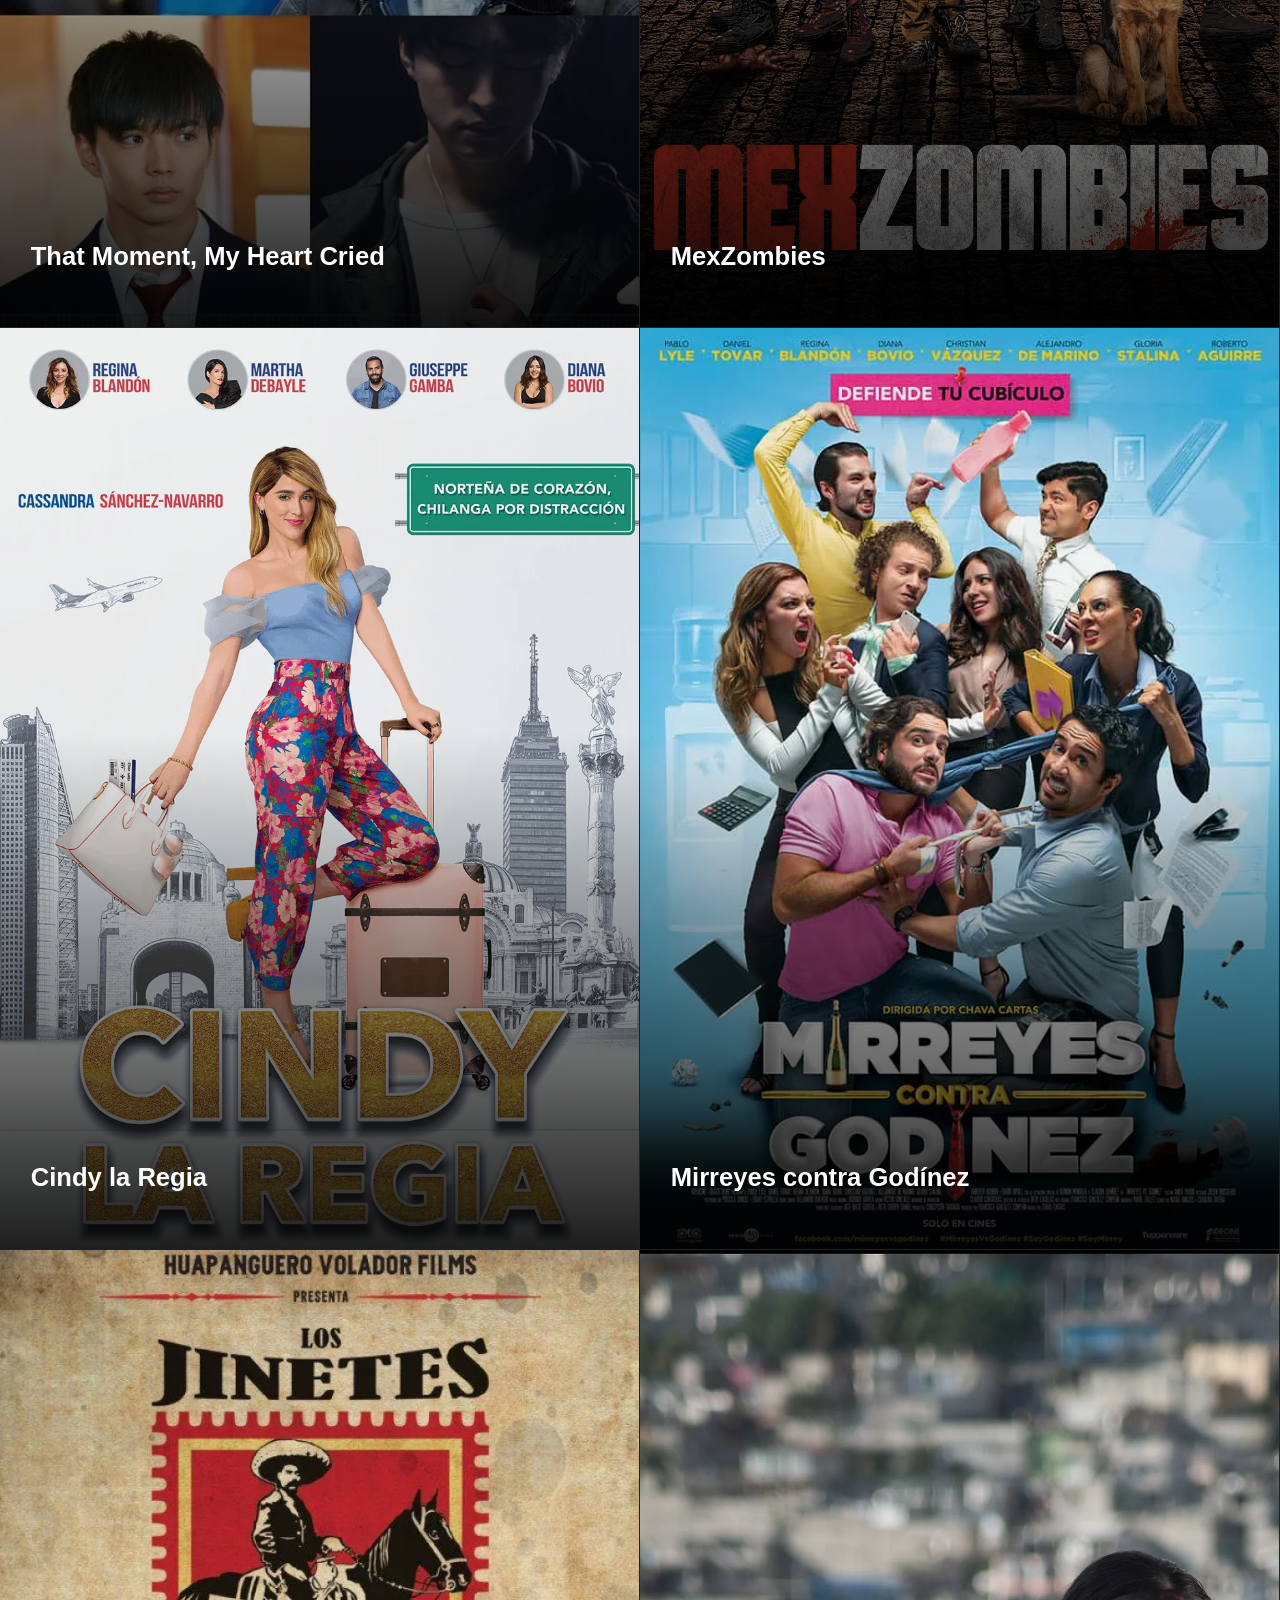
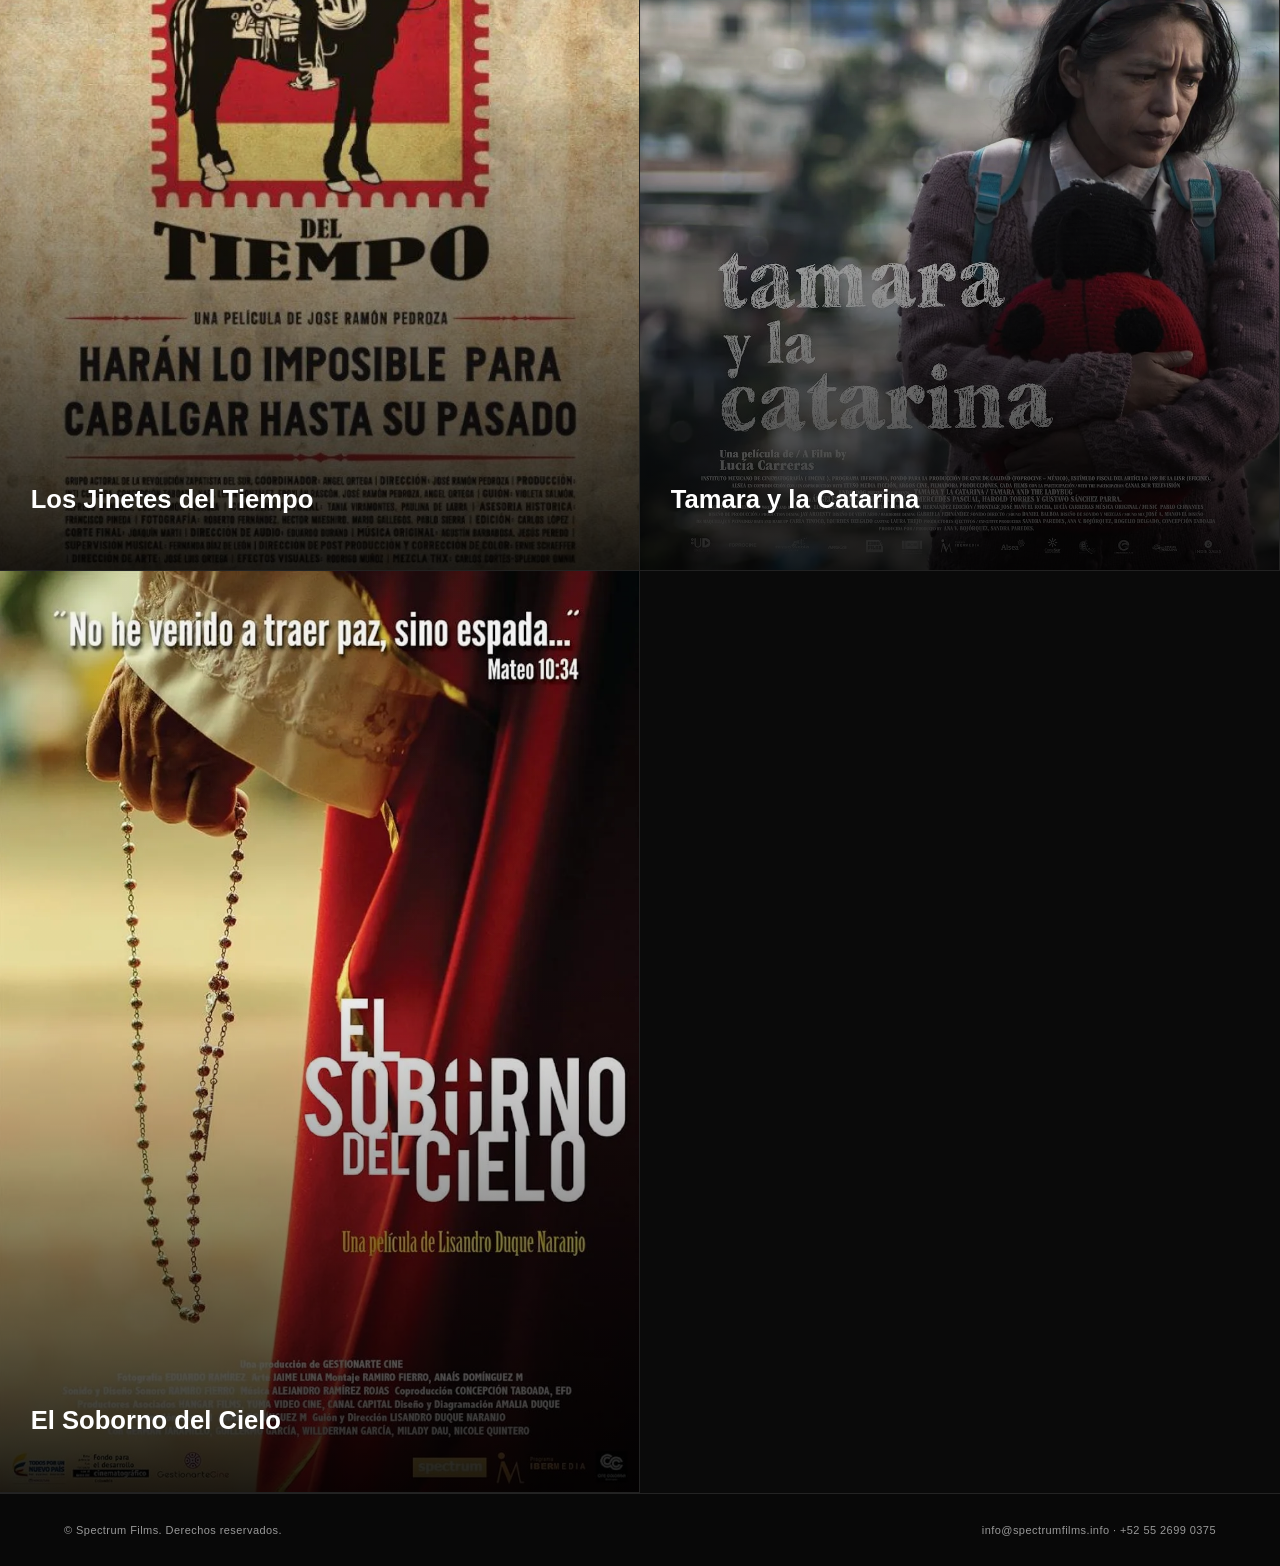
==== commit 7f6fc69a: "Refactor code structure for improved readability and maintainability" ====
--- a/peliculas/index.html
+++ b/peliculas/index.html
@@ -30,7 +30,7 @@
       </article>
       <article class="film-card"><img src="../assets/images/posters/que-despadre.webp" alt="Cartel de ¡Qué Despadre!" loading="lazy"><div class="film-summary"><h2>¡Qué Despadre!</h2><div class="film-detail"><p><strong>Director:</strong> Pitipol Ybarra</p><p><strong>Prod. Co.:</strong> Spectrum Films</p><p class="synopsis">Comedia sobre un cuarentón fiestero que descubre que tiene una hija y que está a punto de convertirse en abuelo.</p><button class="film-play" type="button" data-vimeo="794577033" data-title="¡Qué Despadre!"><span class="play-icon"></span>Ver video</button></div></div></article>
       <article class="film-card"><img src="../assets/images/posters/torn-from-her-arms.webp" alt="Cartel de Torn From Her Arms" loading="lazy"><div class="film-summary"><h2>Torn From Her Arms</h2><div class="film-detail"><p><strong>Director:</strong> Alan Jonsson</p><p><strong>Prod. Co.:</strong> AMPC (US)</p><p><strong>Prod. Co. México:</strong> Spectrum Films</p><p class="synopsis">Una madre y su hija, separadas en la frontera de Estados Unidos, deben encontrar el camino de regreso.</p><button class="film-play" type="button" data-vimeo="794577051" data-title="Torn From Her Arms"><span class="play-icon"></span>Ver video</button></div></div></article>
-      <article class="film-card"><img src="../assets/images/posters/mirame.webp" alt="Cartel de Mírame" loading="lazy"><div class="film-summary"><h2>Mírame</h2><div class="film-detail"><p><strong>Director:</strong> Pavel Cantú</p><p><strong>Prod. Co.:</strong> Spectrum Films</p><p class="synopsis">Lalo se muda a una vieja casona y, tras tomar un reloj de su padre, comienza a ser acosado por el fantasma de una joven.</p><button class="film-play" type="button" data-vimeo="808419521" data-title="Mírame"><span class="play-icon"></span>Ver video</button></div></div></article>
+      <article class="film-card"><img src="../assets/images/posters/mirame.jpeg" alt="Cartel de Mírame" loading="lazy"><div class="film-summary"><h2>Mírame</h2><div class="film-detail"><p><strong>Director:</strong> Pavel Cantú</p><p><strong>Prod. Co.:</strong> Spectrum Films</p><p class="synopsis">Lalo se muda a una vieja casona y, tras tomar un reloj de su padre, comienza a ser acosado por el fantasma de una joven.</p><button class="film-play" type="button" data-vimeo="808419521" data-title="Mírame"><span class="play-icon"></span>Ver video</button></div></div></article>
 
       <article class="film-card"><img src="../assets/images/posters/loca-por-el-trabajo.webp" alt="Cartel de Loca por el trabajo" loading="lazy"><div class="film-summary"><h2>Loca por el trabajo</h2><div class="film-detail"><p><strong>Director:</strong> Luis Eduardo Reyes</p><p><strong>Prod. Co.:</strong> Spectrum Films</p><p class="synopsis">Una ejecutiva adicta al trabajo pierde todo y encuentra, gracias a una nueva amistad, un rumbo inesperado para su vida.</p><button class="film-play" type="button" data-vimeo="315797044" data-title="Loca por el trabajo"><span class="play-icon"></span>Ver video</button></div></div></article>
       <article class="film-card"><img src="../assets/images/posters/that-moment.webp" alt="Cartel de That Moment, My Heart Cried" loading="lazy"><div class="film-summary"><h2>That Moment, My Heart Cried</h2><div class="film-detail"><p><strong>Director:</strong> Daishi Matsunaga</p><p><strong>Prod. Co.:</strong> Cinema Fighter (JAP)</p><p><strong>Prod. Co. México:</strong> Spectrum Films</p><p class="synopsis">Una fusión de poesía, música y cine que da nacimiento a una nueva forma de narrar.</p><button class="film-play" type="button" data-vimeo="794577092" data-title="That Moment, My Heart Cried"><span class="play-icon"></span>Ver video</button></div></div></article>
--- a/assets/css/site.css
+++ b/assets/css/site.css
@@ -32,7 +32,7 @@
   z-index: 50;
   height: var(--header-height);
   display: grid;
-  grid-template-columns: 1fr auto 1fr;
+  grid-template-columns: minmax(max-content, 1fr) auto minmax(max-content, 1fr);
   align-items: center;
   padding: 0 clamp(22px, 4vw, 72px);
   color: #fff;
@@ -72,11 +72,11 @@
   grid-row: 1;
   display: flex;
   align-items: center;
-  gap: clamp(12px, 1.1vw, 22px);
+  gap: clamp(10px, .8vw, 16px);
   margin: 0;
   padding: 0;
   list-style: none;
-  font-size: 16px;
+  font-size: 18px;
   font-weight: 700;
   letter-spacing: .09em;
   text-transform: uppercase;
@@ -100,9 +100,10 @@
   grid-column: 3;
   grid-row: 1;
   justify-self: end;
+  margin-right: clamp(40px, 5vw, 80px);
   color: #ffed00;
-  font-size: clamp(22px, 1.8vw, 30px);
-  font-weight: 700;
+  font-size: clamp(28px, 2.2vw, 36px);
+  font-weight: 800;
   letter-spacing: .06em;
   text-transform: uppercase;
   white-space: nowrap;
@@ -407,10 +408,10 @@
 .skip-link { position: fixed; z-index: 200; left: 12px; top: -100px; padding: 10px 14px; color: #000; background: #fff; }
 .skip-link:focus { top: 12px; }
 
-@media (max-width: 1180px) {
+@media (max-width: 1500px) {
   .site-header { grid-template-columns: 50px 1fr 50px; }
   .brand { width: 230px; }
-  .demo-reel { font-size: 18px; }
+  .demo-reel { margin-right: clamp(15px, 4vw, 45px); font-size: 28px; }
   .menu-toggle { display: block; }
   .site-header > nav { position: static; }
   .nav-list {
@@ -424,7 +425,7 @@
     gap: 27px;
     padding: 100px 25px 40px;
     background: rgba(0,0,0,.97);
-    font-size: 20px;
+    font-size: 24px;
     opacity: 0;
     visibility: hidden;
     transition: opacity .3s ease, visibility .3s ease;
@@ -437,8 +438,8 @@
 
 @media (max-width: 760px) {
   :root { --header-height: 72px; }
-  .brand { width: 195px; }
-  .demo-reel { font-size: 12px; letter-spacing: 0; }
+  .brand { width: 175px; }
+  .demo-reel { margin-right: 0; font-size: 15px; letter-spacing: 0; }
   .hero { min-height: 560px; }
   .hero-slide::after { background: linear-gradient(to top, rgba(0,0,0,.78), transparent 70%); }
   .hero-copy { left: 25px; right: 25px; bottom: 95px; }
@@ -457,8 +458,8 @@
 }
 
 @media (max-width: 360px) {
-  .brand { width: 165px; }
-  .demo-reel { font-size: 10px; }
+  .brand { width: 145px; }
+  .demo-reel { font-size: 12px; }
 }
 
 @media (hover: none) {
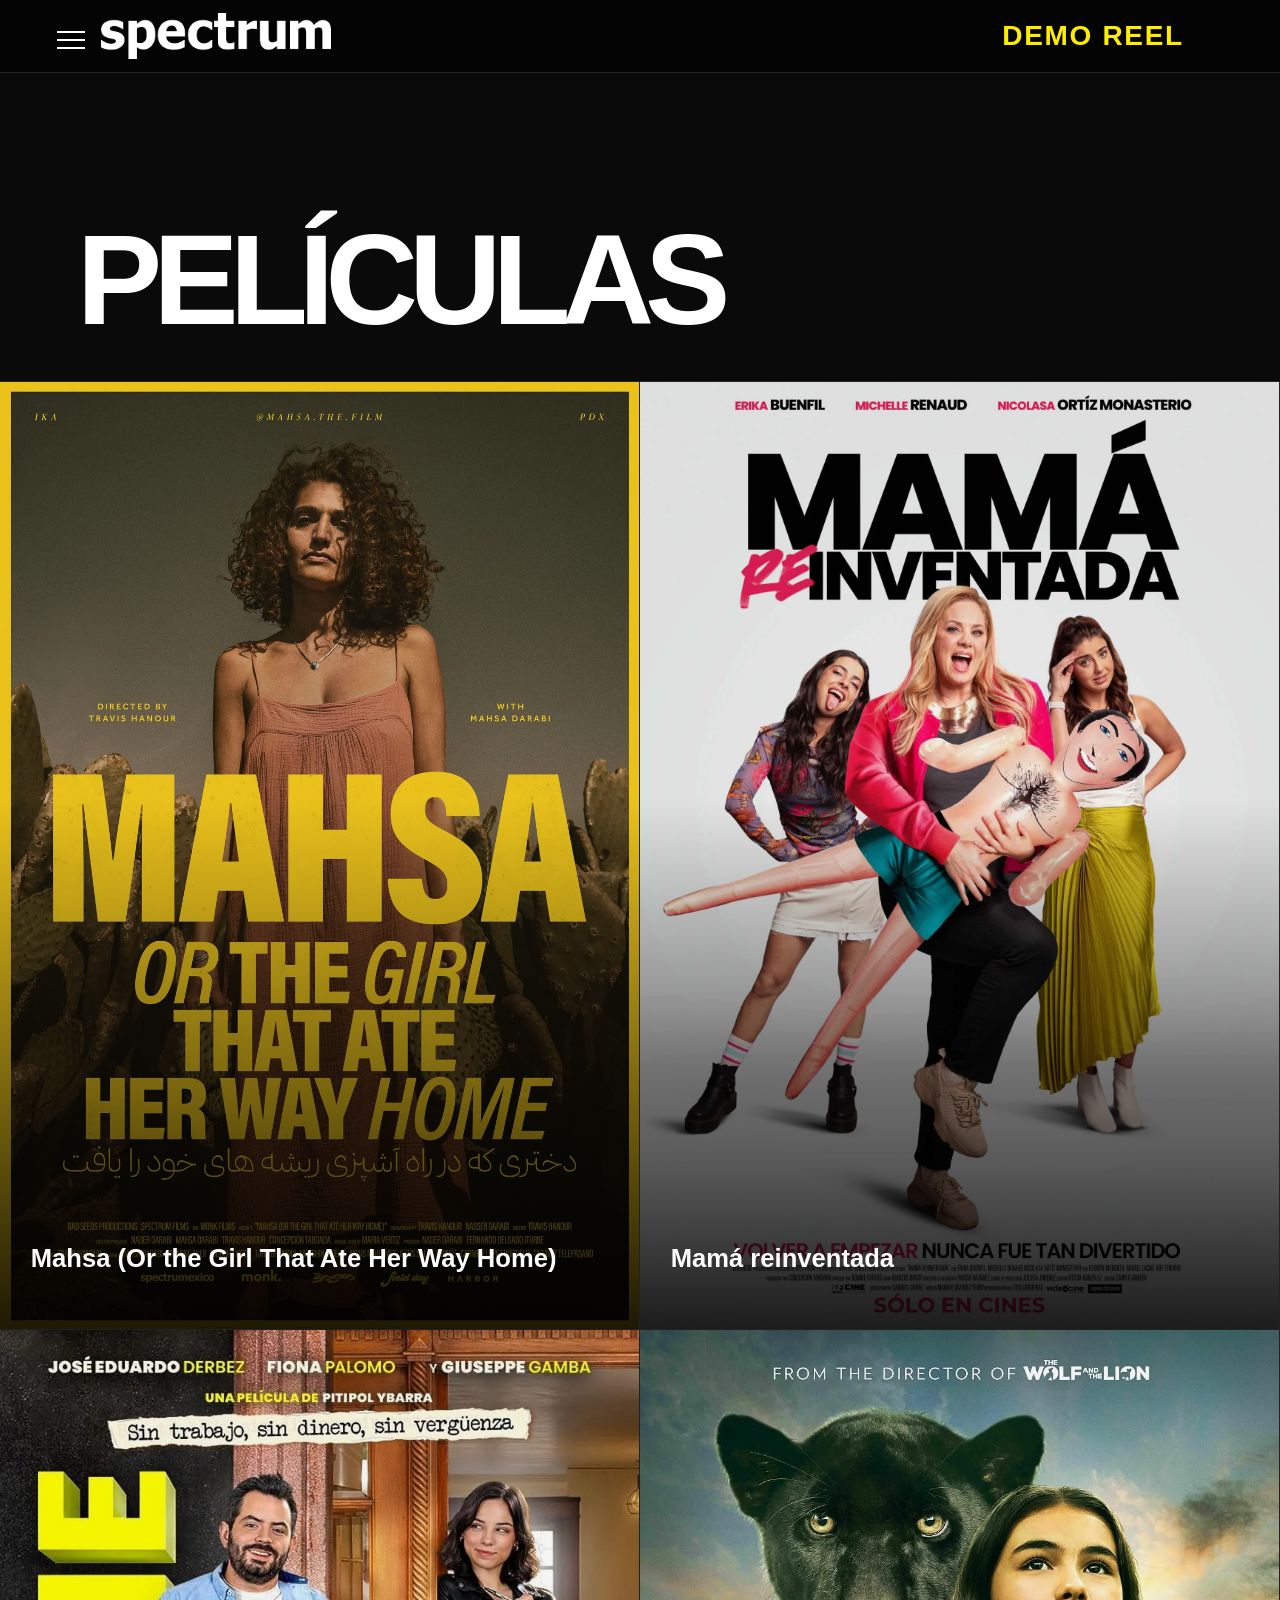
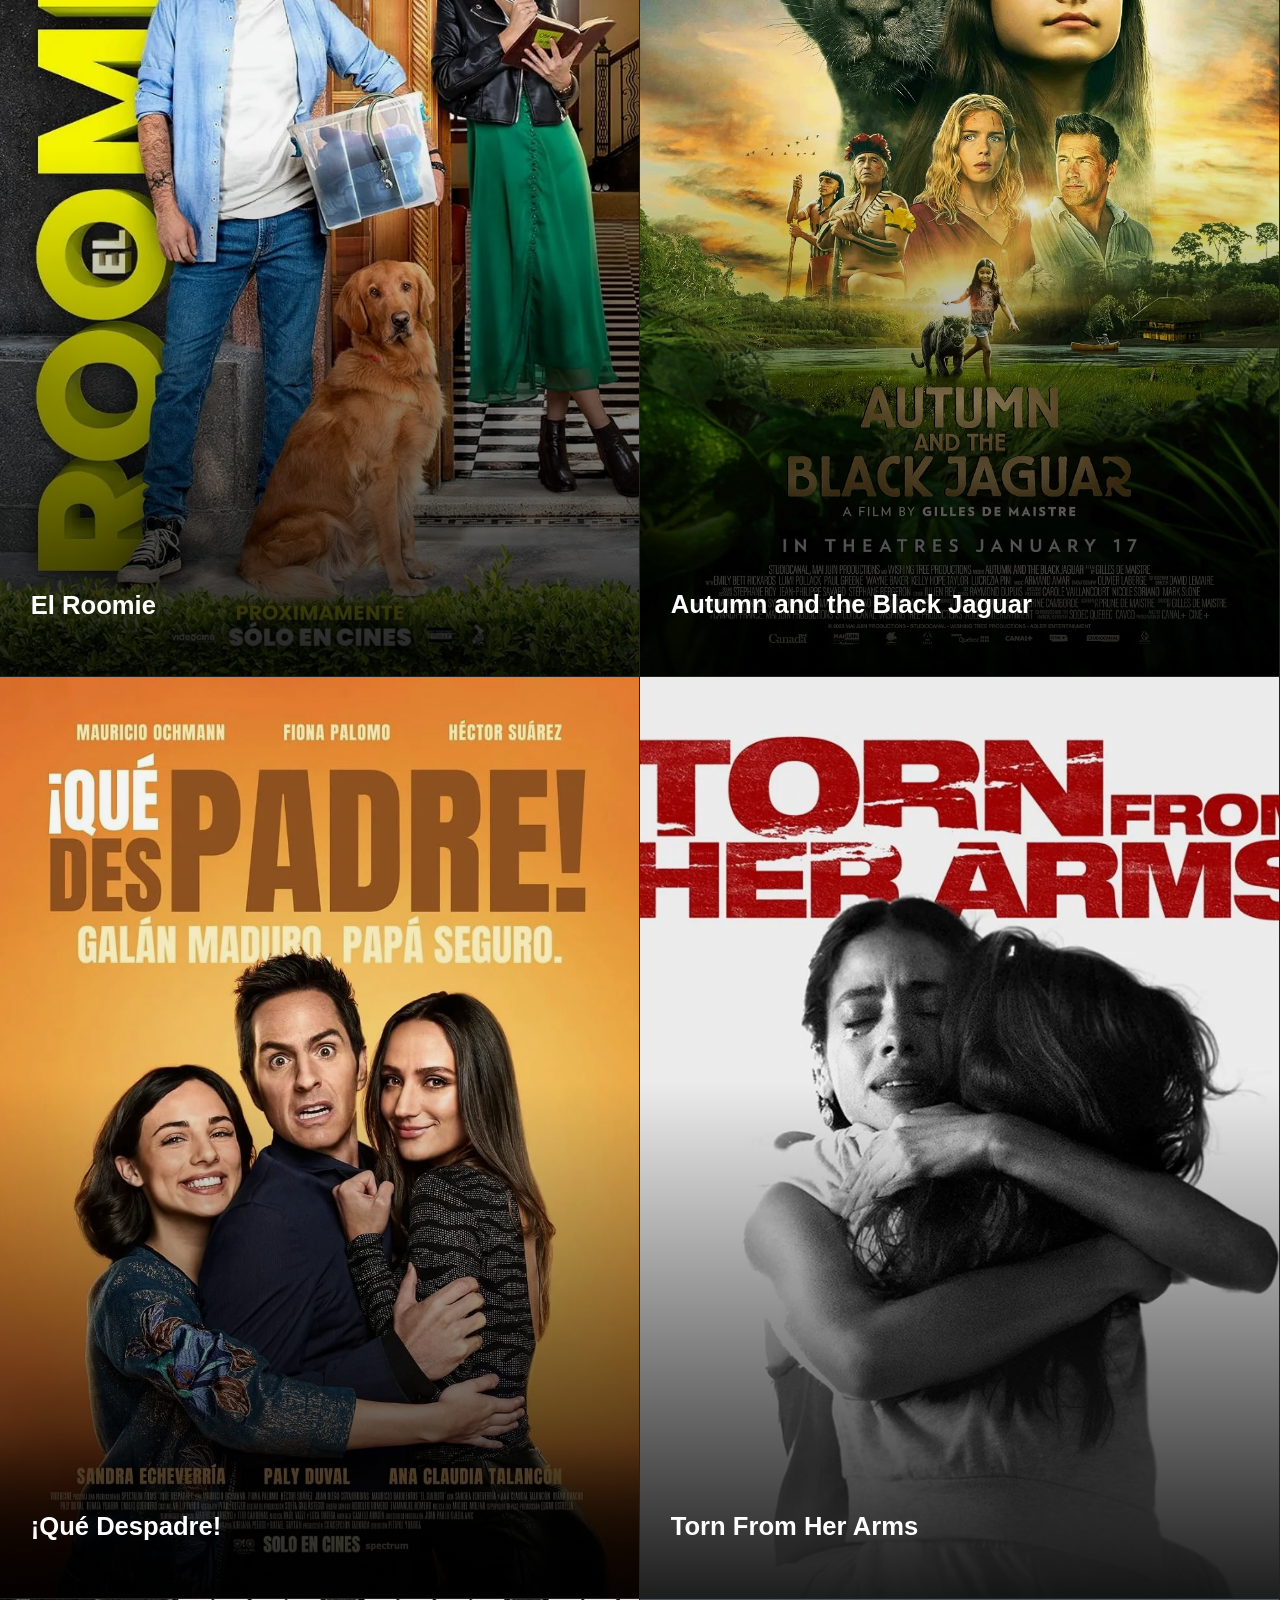
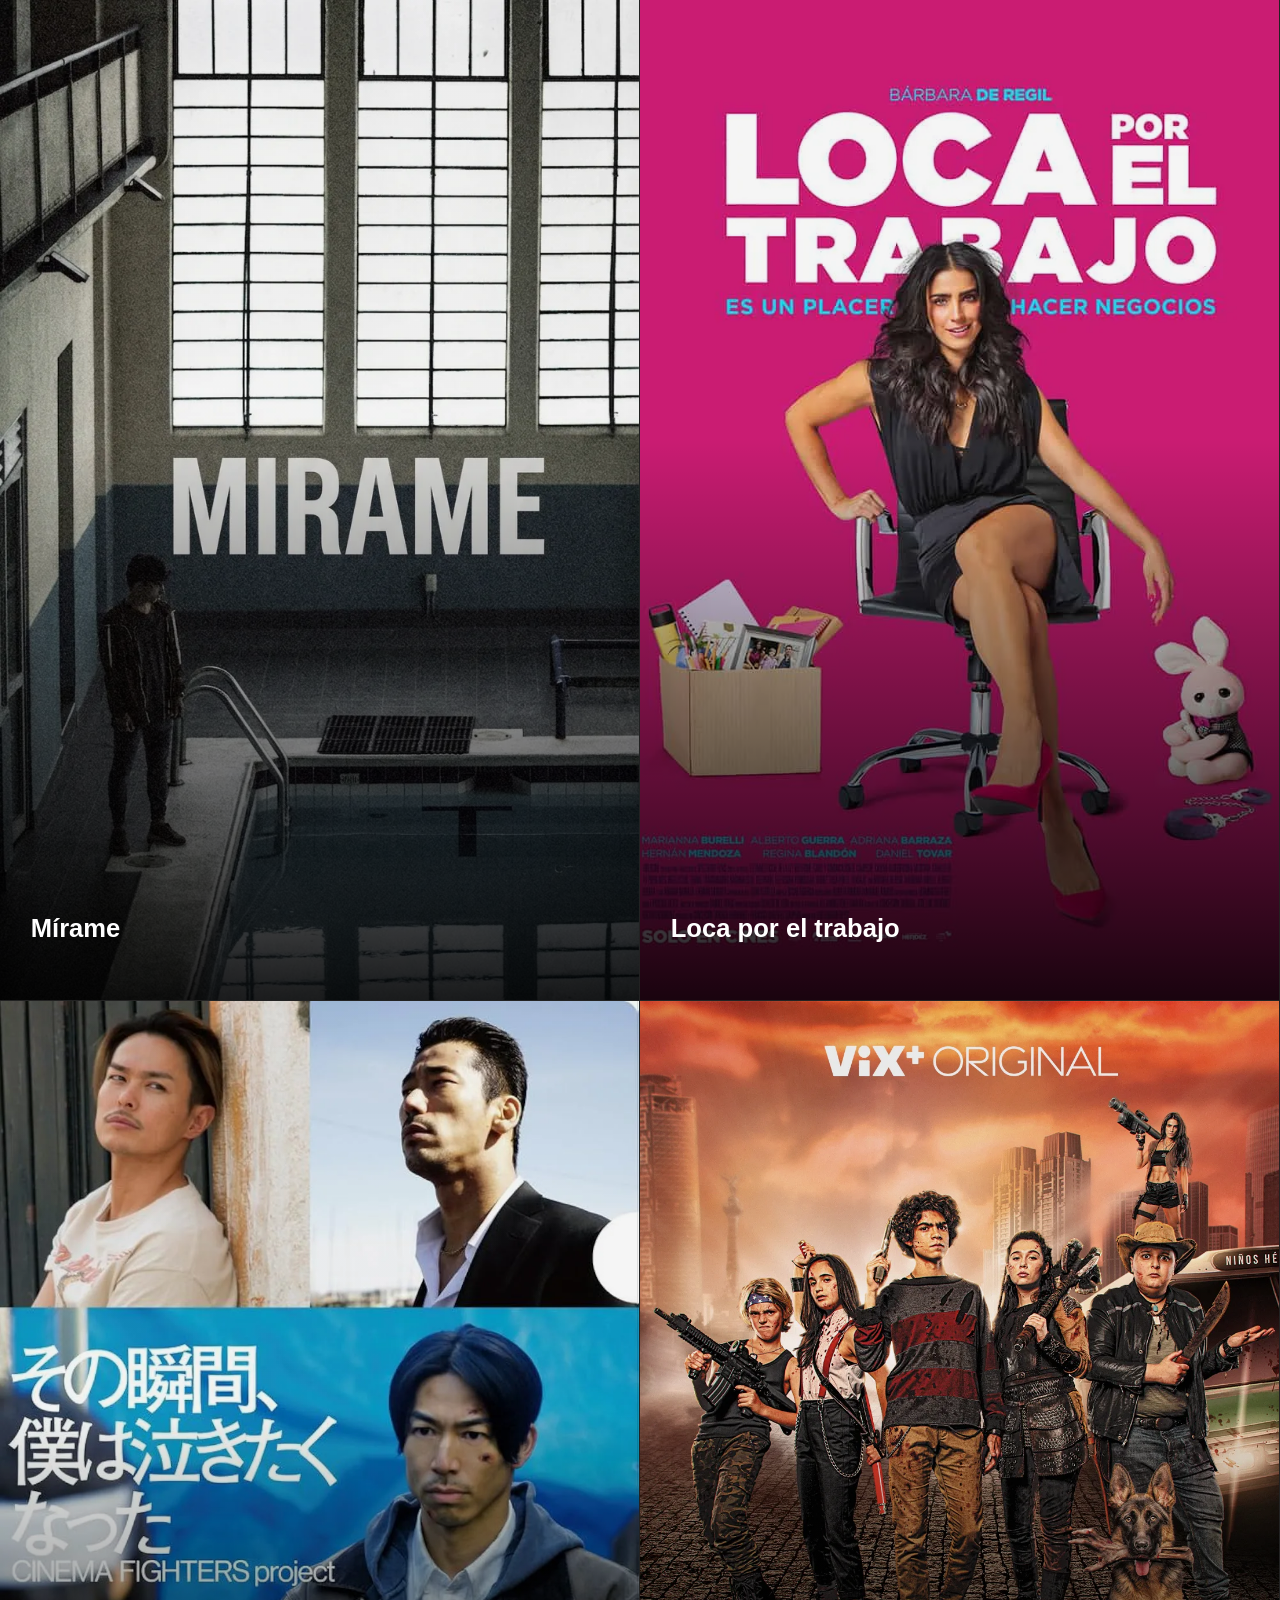
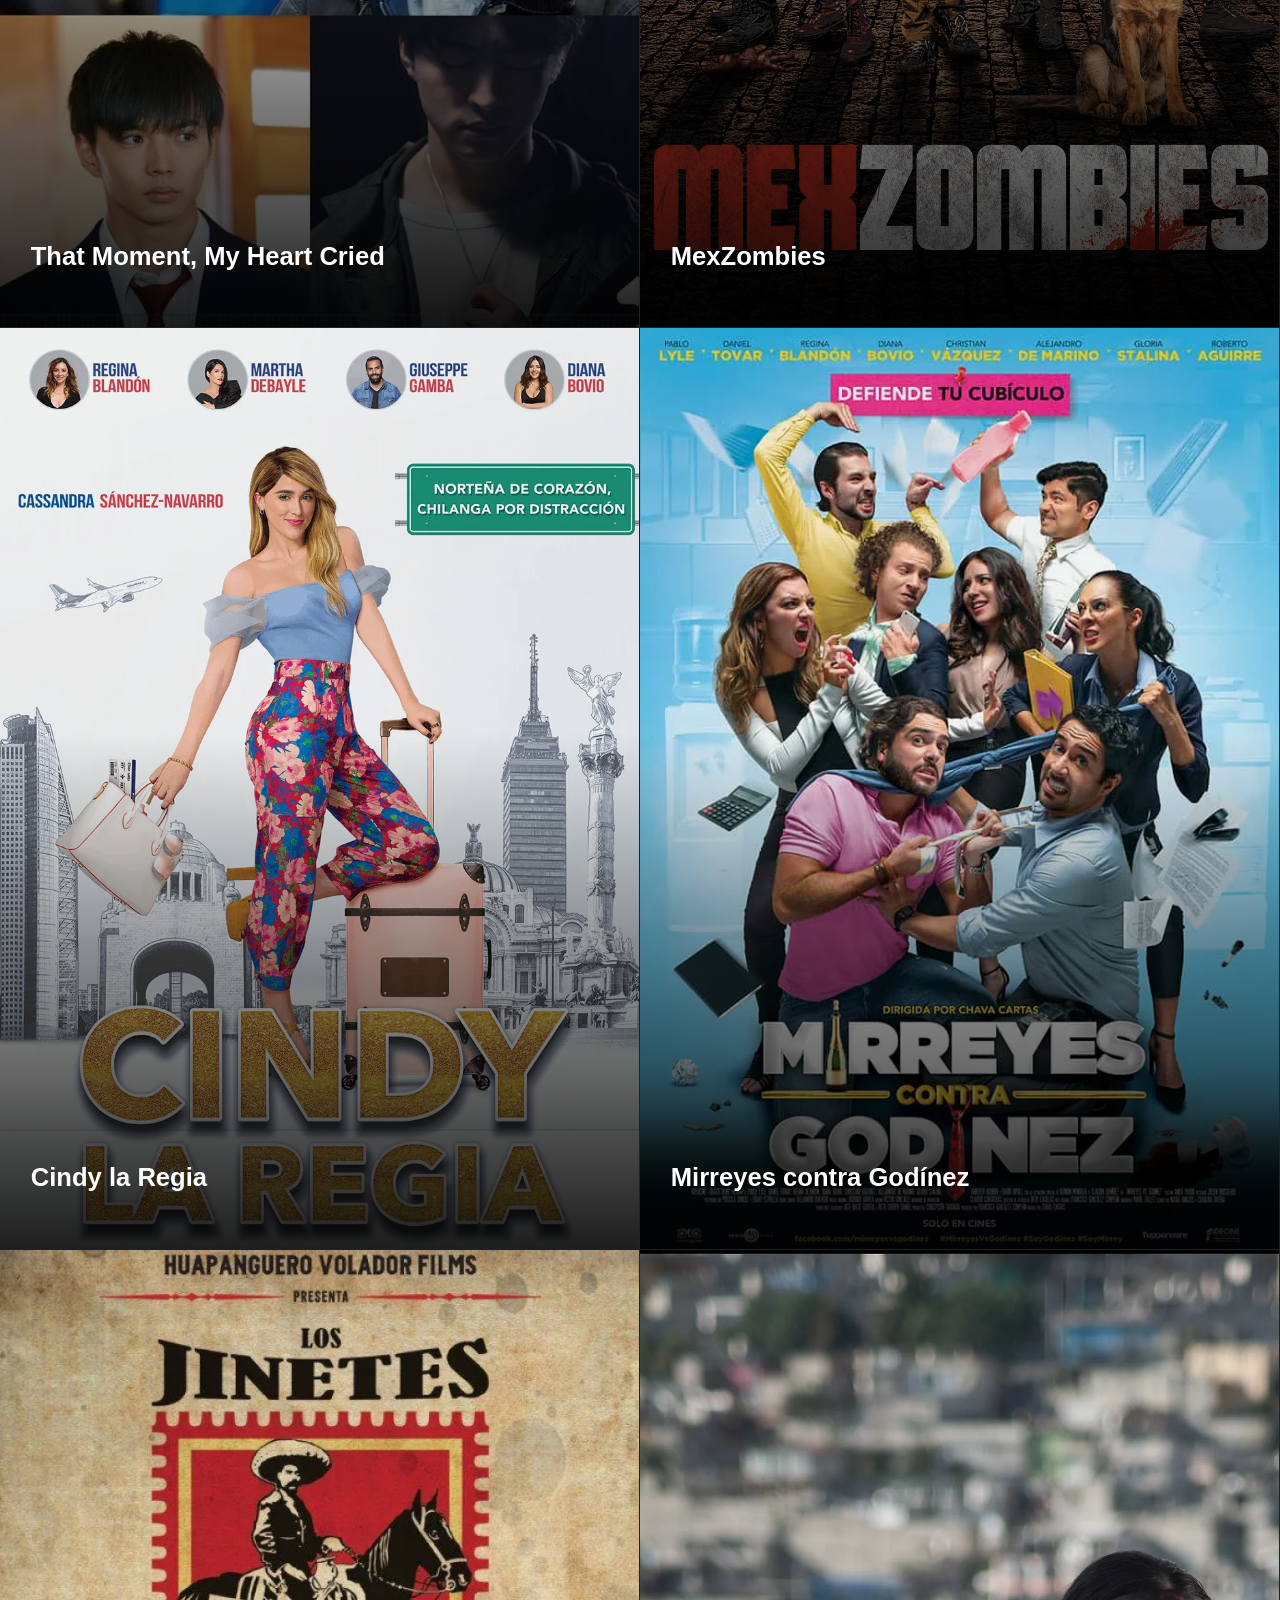
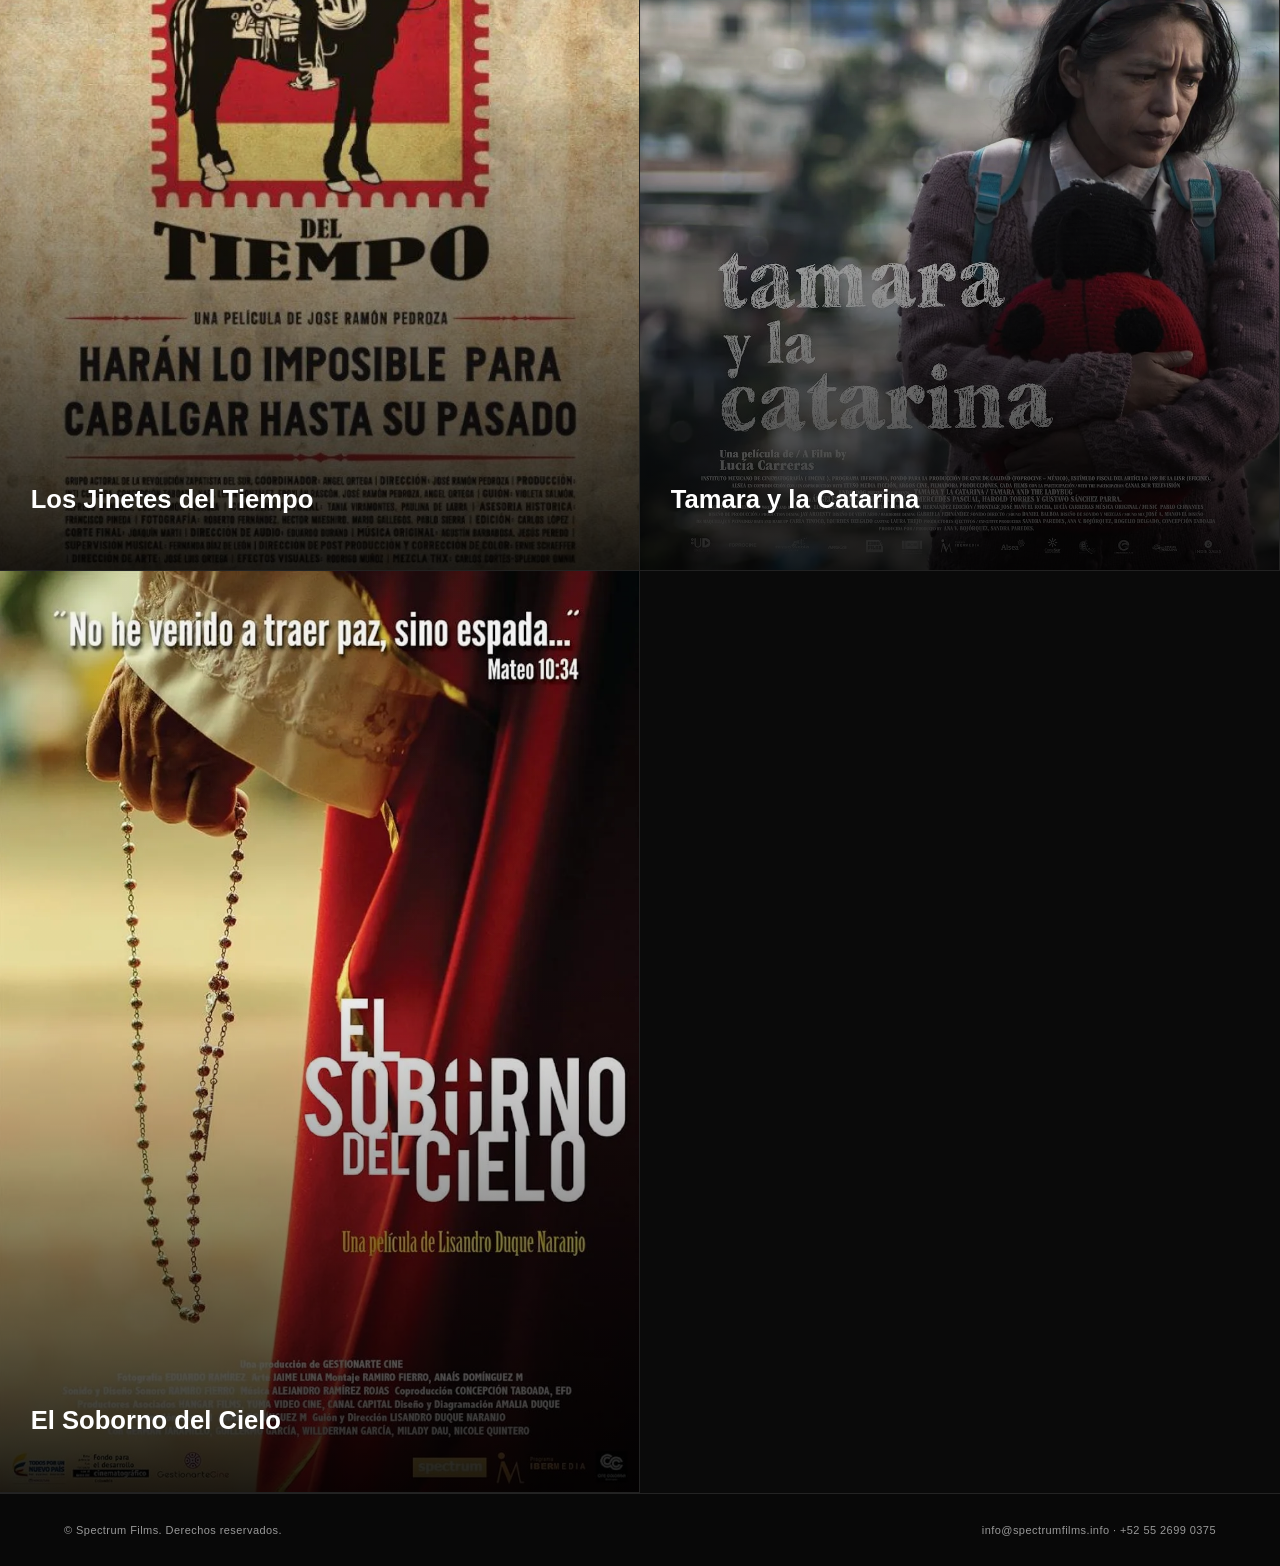
==== commit 4cad89e5: "Update media queries and replace JPEG with WEBP images for better performance" ====
--- a/peliculas/index.html
+++ b/peliculas/index.html
@@ -30,7 +30,7 @@
       </article>
       <article class="film-card"><img src="../assets/images/posters/que-despadre.webp" alt="Cartel de ¡Qué Despadre!" loading="lazy"><div class="film-summary"><h2>¡Qué Despadre!</h2><div class="film-detail"><p><strong>Director:</strong> Pitipol Ybarra</p><p><strong>Prod. Co.:</strong> Spectrum Films</p><p class="synopsis">Comedia sobre un cuarentón fiestero que descubre que tiene una hija y que está a punto de convertirse en abuelo.</p><button class="film-play" type="button" data-vimeo="794577033" data-title="¡Qué Despadre!"><span class="play-icon"></span>Ver video</button></div></div></article>
       <article class="film-card"><img src="../assets/images/posters/torn-from-her-arms.webp" alt="Cartel de Torn From Her Arms" loading="lazy"><div class="film-summary"><h2>Torn From Her Arms</h2><div class="film-detail"><p><strong>Director:</strong> Alan Jonsson</p><p><strong>Prod. Co.:</strong> AMPC (US)</p><p><strong>Prod. Co. México:</strong> Spectrum Films</p><p class="synopsis">Una madre y su hija, separadas en la frontera de Estados Unidos, deben encontrar el camino de regreso.</p><button class="film-play" type="button" data-vimeo="794577051" data-title="Torn From Her Arms"><span class="play-icon"></span>Ver video</button></div></div></article>
-      <article class="film-card"><img src="../assets/images/posters/mirame.jpeg" alt="Cartel de Mírame" loading="lazy"><div class="film-summary"><h2>Mírame</h2><div class="film-detail"><p><strong>Director:</strong> Pavel Cantú</p><p><strong>Prod. Co.:</strong> Spectrum Films</p><p class="synopsis">Lalo se muda a una vieja casona y, tras tomar un reloj de su padre, comienza a ser acosado por el fantasma de una joven.</p><button class="film-play" type="button" data-vimeo="808419521" data-title="Mírame"><span class="play-icon"></span>Ver video</button></div></div></article>
+      <article class="film-card"><img src="../assets/images/posters/mirame.webp" alt="Cartel de Mírame" loading="lazy"><div class="film-summary"><h2>Mírame</h2><div class="film-detail"><p><strong>Director:</strong> Pavel Cantú</p><p><strong>Prod. Co.:</strong> Spectrum Films</p><p class="synopsis">Lalo se muda a una vieja casona y, tras tomar un reloj de su padre, comienza a ser acosado por el fantasma de una joven.</p><button class="film-play" type="button" data-vimeo="808419521" data-title="Mírame"><span class="play-icon"></span>Ver video</button></div></div></article>
 
       <article class="film-card"><img src="../assets/images/posters/loca-por-el-trabajo.webp" alt="Cartel de Loca por el trabajo" loading="lazy"><div class="film-summary"><h2>Loca por el trabajo</h2><div class="film-detail"><p><strong>Director:</strong> Luis Eduardo Reyes</p><p><strong>Prod. Co.:</strong> Spectrum Films</p><p class="synopsis">Una ejecutiva adicta al trabajo pierde todo y encuentra, gracias a una nueva amistad, un rumbo inesperado para su vida.</p><button class="film-play" type="button" data-vimeo="315797044" data-title="Loca por el trabajo"><span class="play-icon"></span>Ver video</button></div></div></article>
       <article class="film-card"><img src="../assets/images/posters/that-moment.webp" alt="Cartel de That Moment, My Heart Cried" loading="lazy"><div class="film-summary"><h2>That Moment, My Heart Cried</h2><div class="film-detail"><p><strong>Director:</strong> Daishi Matsunaga</p><p><strong>Prod. Co.:</strong> Cinema Fighter (JAP)</p><p><strong>Prod. Co. México:</strong> Spectrum Films</p><p class="synopsis">Una fusión de poesía, música y cine que da nacimiento a una nueva forma de narrar.</p><button class="film-play" type="button" data-vimeo="794577092" data-title="That Moment, My Heart Cried"><span class="play-icon"></span>Ver video</button></div></div></article>
--- a/assets/css/site.css
+++ b/assets/css/site.css
@@ -408,7 +408,7 @@
 .skip-link { position: fixed; z-index: 200; left: 12px; top: -100px; padding: 10px 14px; color: #000; background: #fff; }
 .skip-link:focus { top: 12px; }
 
-@media (max-width: 1500px) {
+@media (max-width: 1800px) {
   .site-header { grid-template-columns: 50px 1fr 50px; }
   .brand { width: 230px; }
   .demo-reel { margin-right: clamp(15px, 4vw, 45px); font-size: 28px; }
